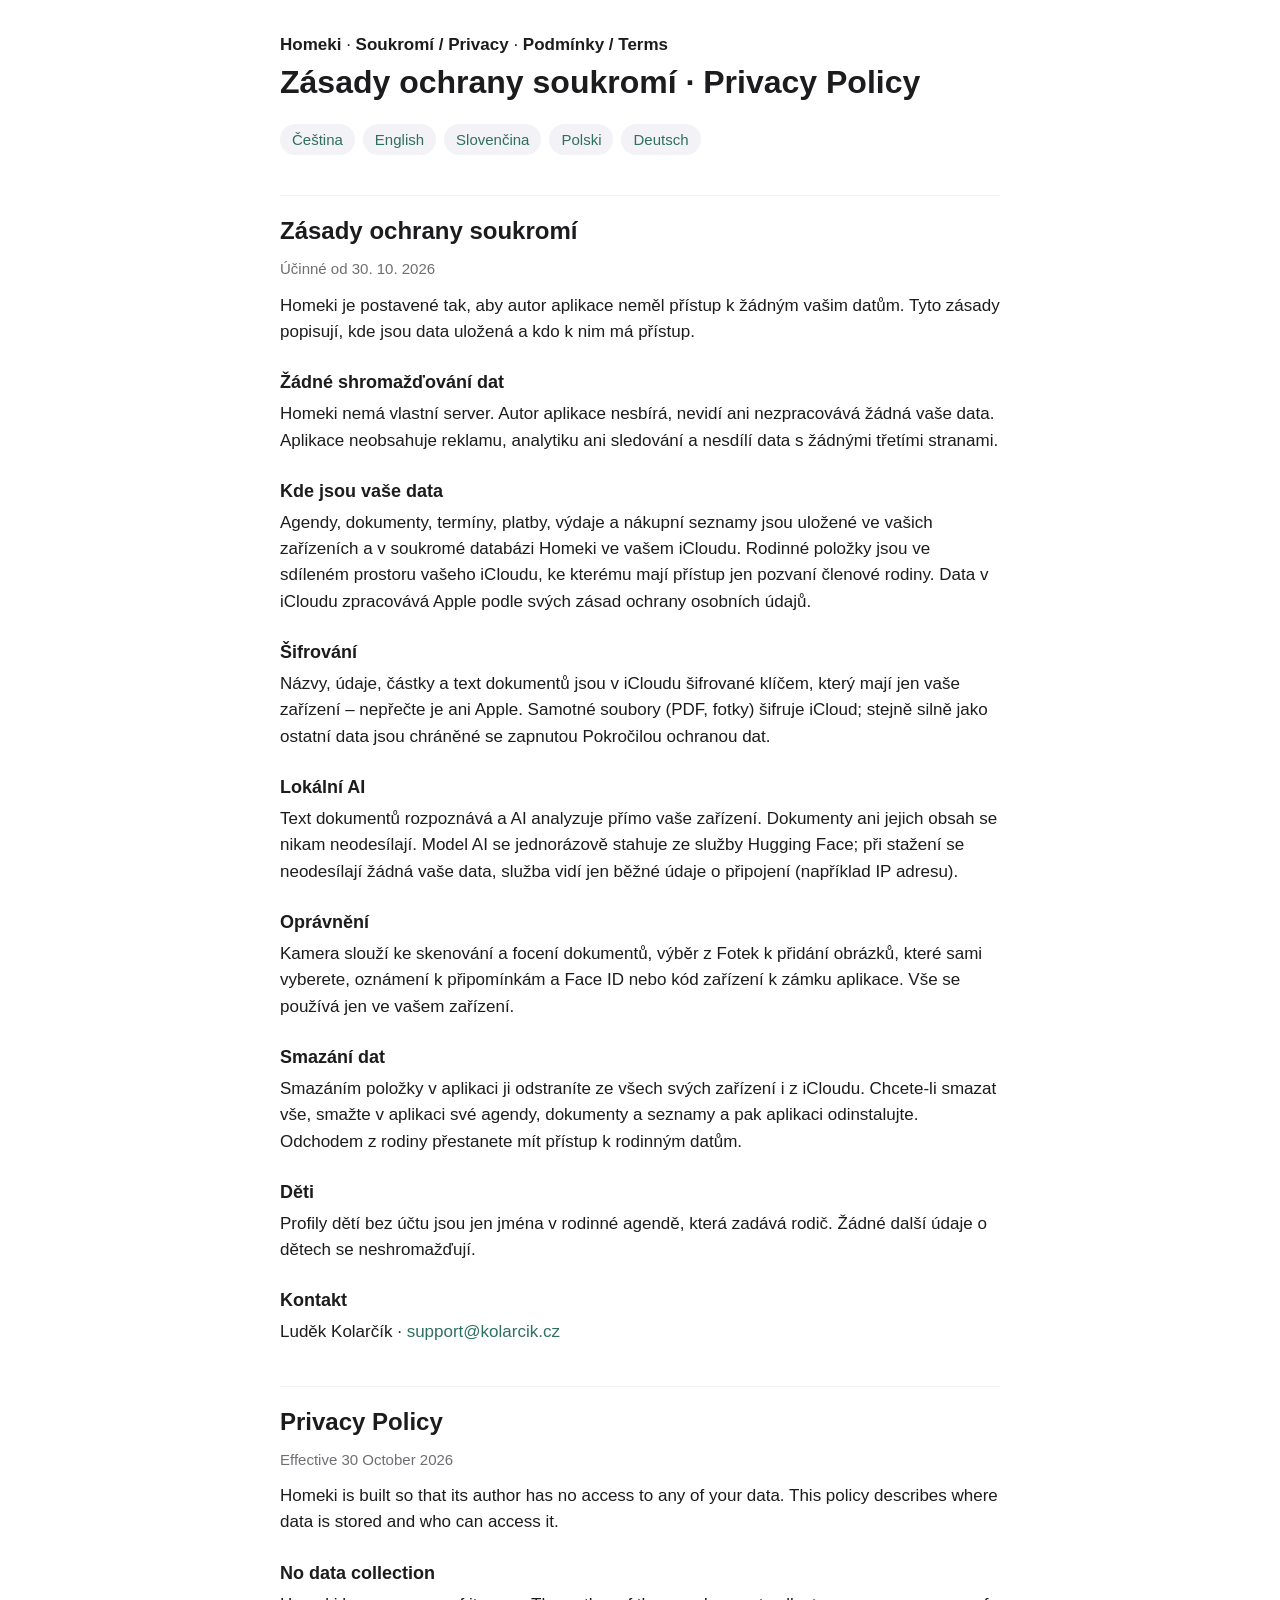
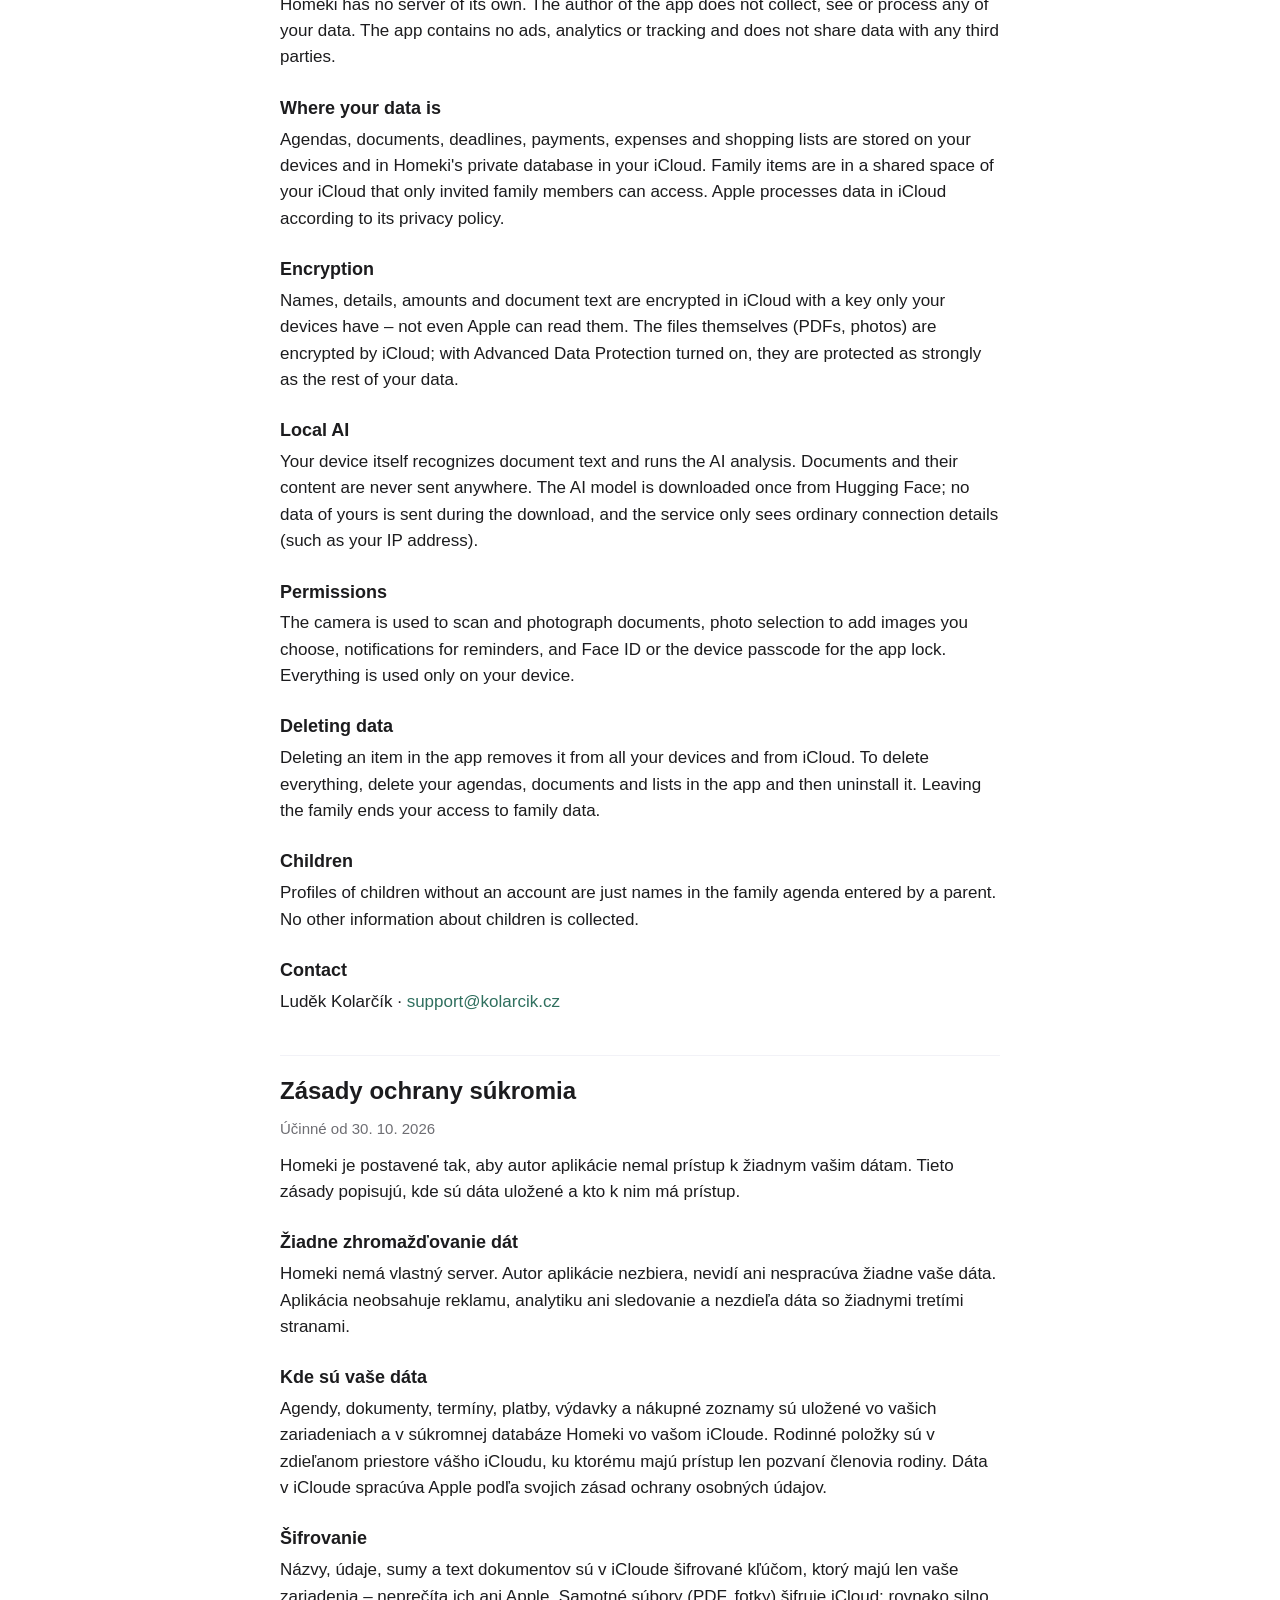
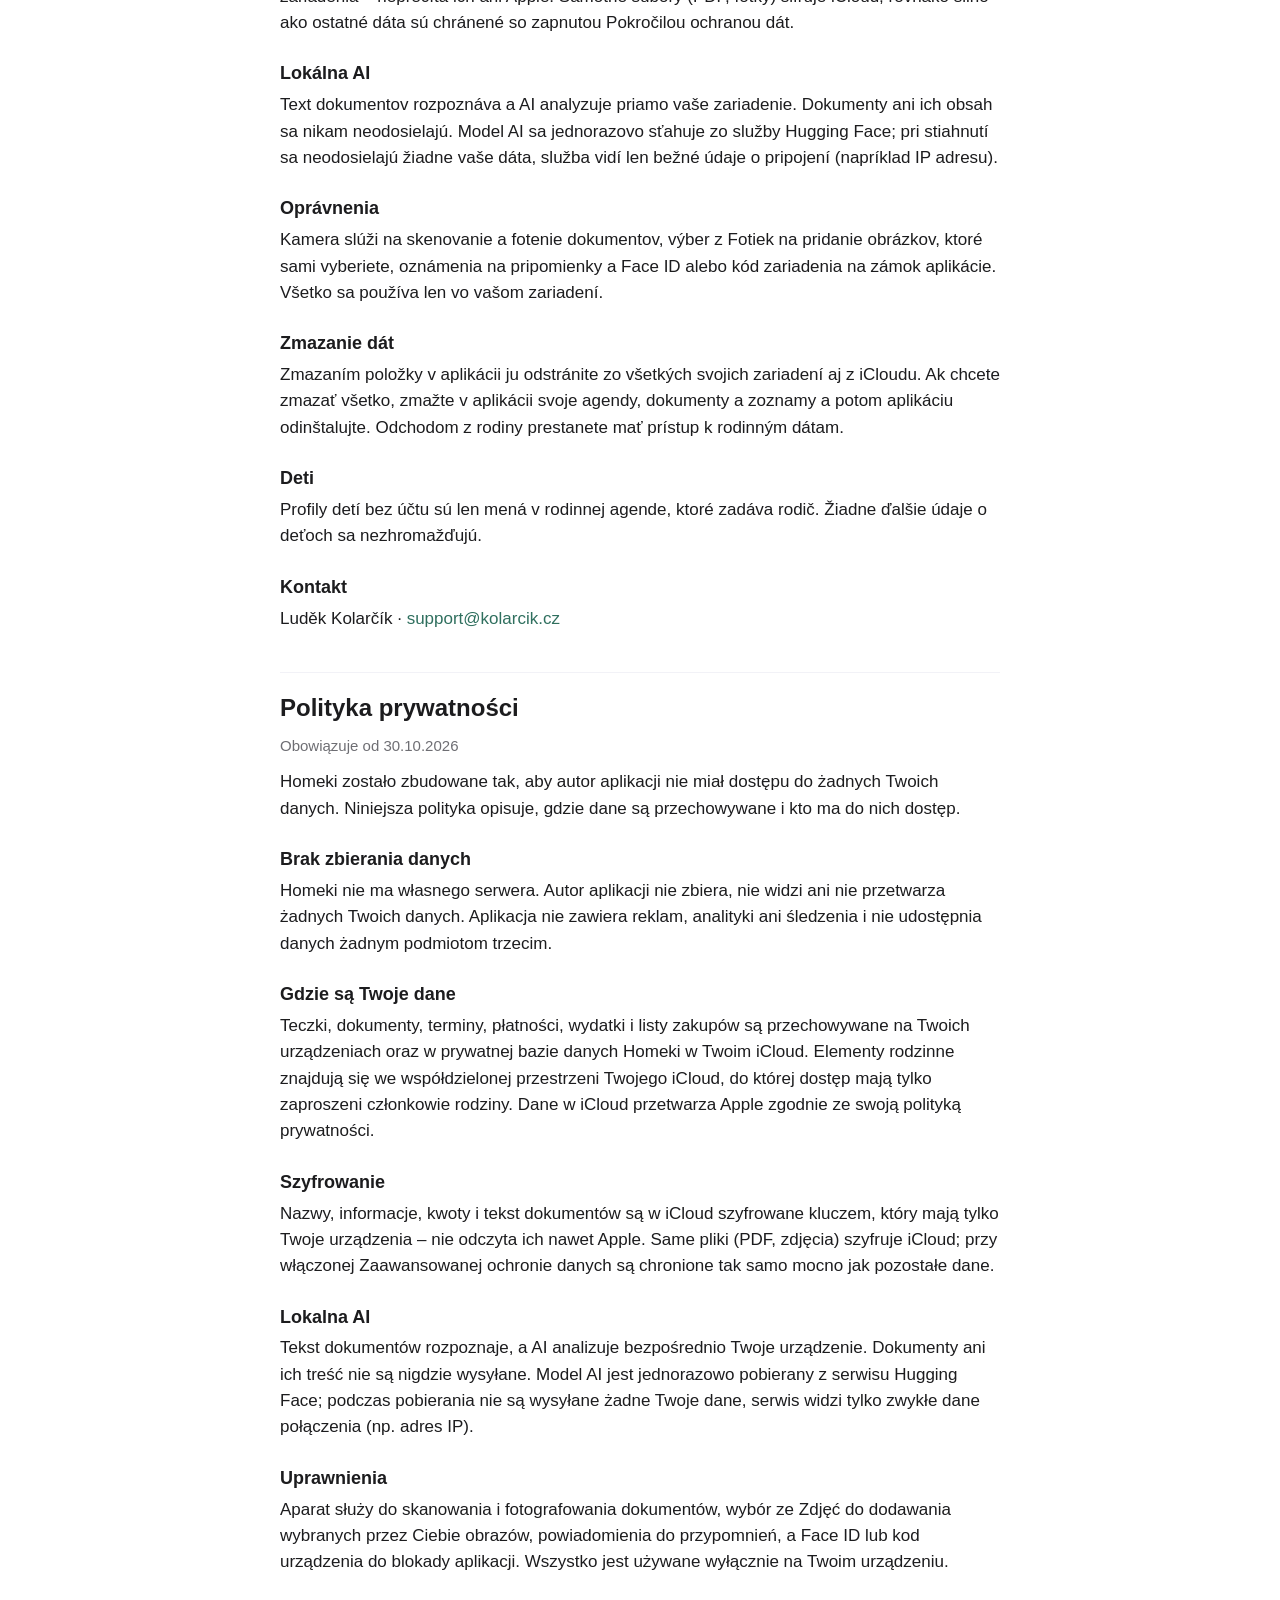
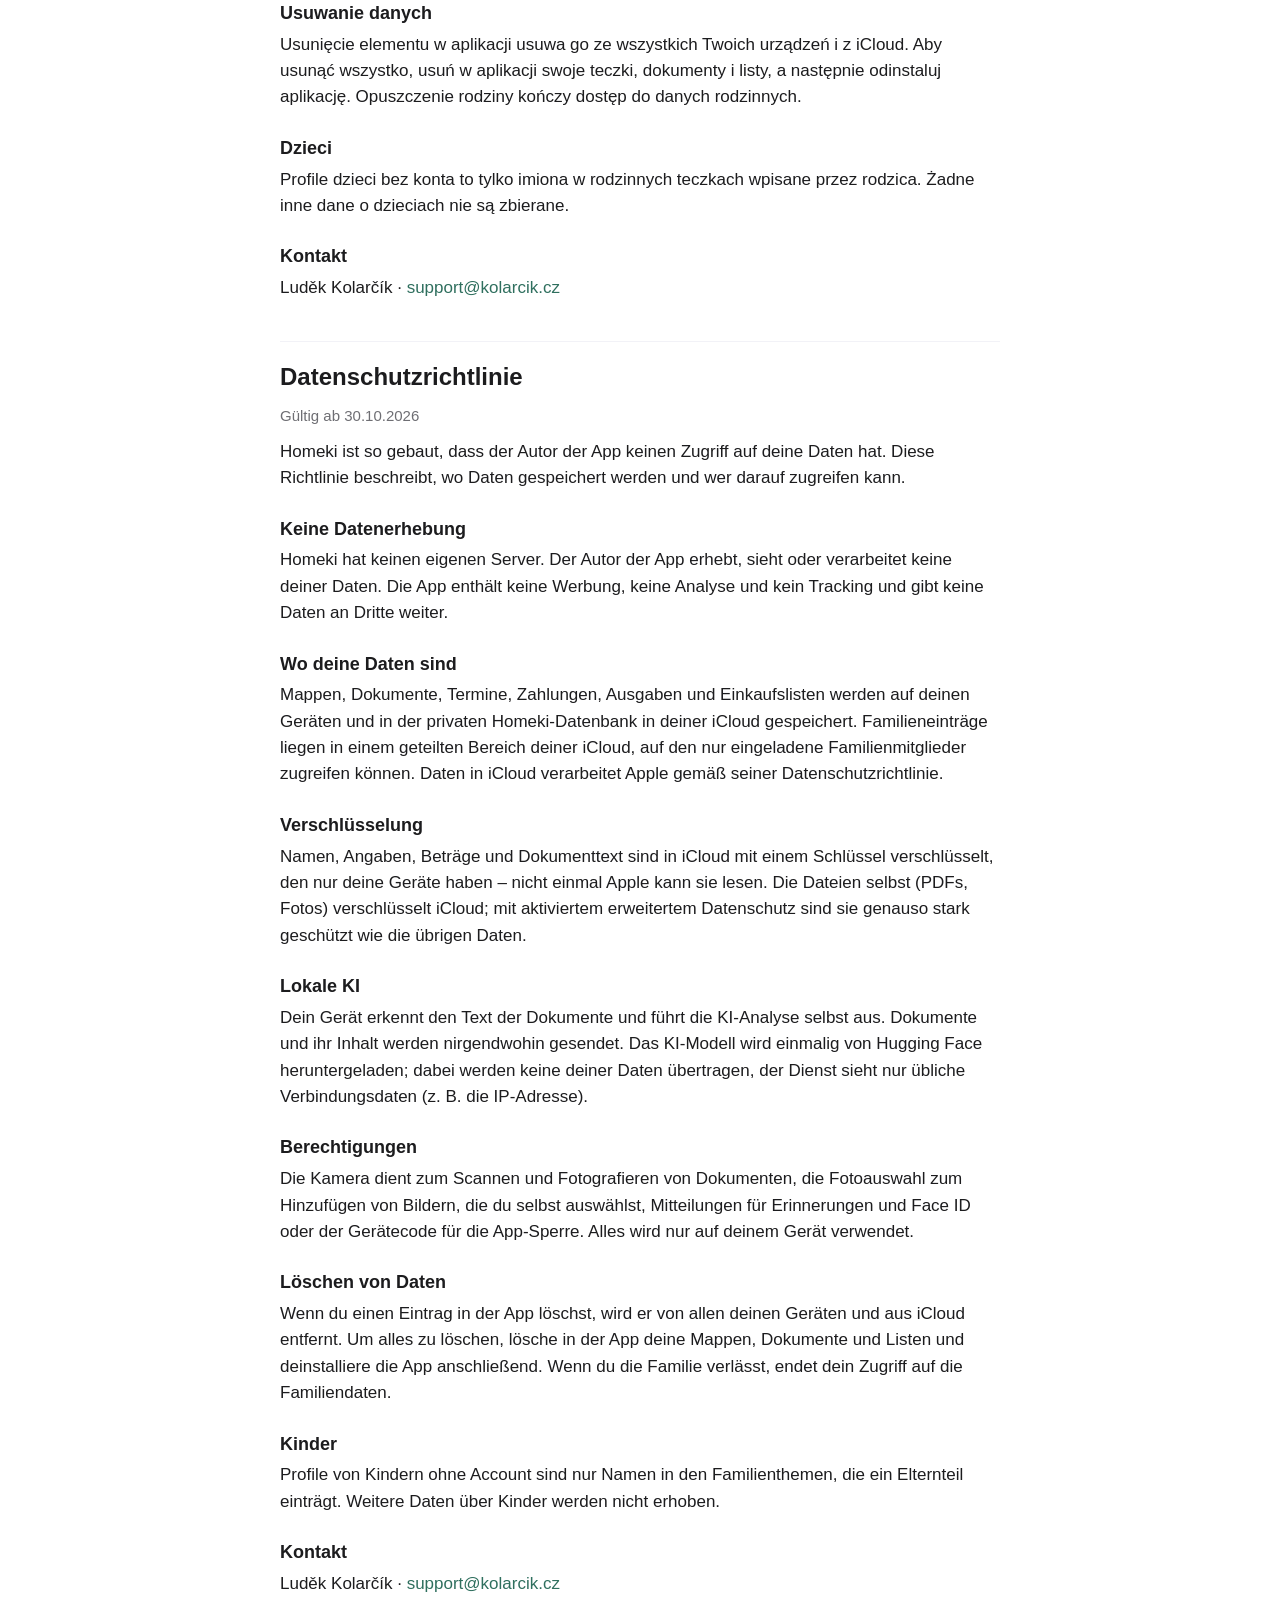
==== homeki/privacy.html @ 6b34e356 "add homeki site pages" ====
<!doctype html>
<html lang="cs"><head><meta charset="utf-8"><meta name="viewport" content="width=device-width,initial-scale=1">
<title>Zásady ochrany soukromí – Homeki</title><style>
:root{color-scheme:light dark;--fg:#1c1c1e;--muted:#6e6e73;--bg:#fff;--card:#f2f2f7;--accent:#2f6f5e}
@media(prefers-color-scheme:dark){:root{--fg:#f2f2f7;--muted:#a1a1a6;--bg:#000;--card:#1c1c1e;--accent:#6fc3a8}}
body{font:17px/1.55 -apple-system,BlinkMacSystemFont,"Segoe UI",Roboto,sans-serif;color:var(--fg);background:var(--bg);margin:0}
main{max-width:720px;margin:0 auto;padding:32px 20px 64px}
h1{font-size:32px;margin:0 0 4px}h2{font-size:24px;margin:40px 0 8px;padding-top:16px;border-top:1px solid var(--card)}
h3{font-size:18px;margin:24px 0 4px}p{margin:0 0 12px}.muted{color:var(--muted);font-size:15px}
nav{display:flex;flex-wrap:wrap;gap:8px;margin:16px 0 8px}nav a{background:var(--card);border-radius:999px;padding:4px 12px;font-size:15px}
a{color:var(--accent);text-decoration:none}a:hover{text-decoration:underline}
header a{color:var(--fg);font-weight:600}
</style></head>
<body><main><header><a href="./">Homeki</a> · <a href="privacy.html">Soukromí / Privacy</a> · <a href="terms.html">Podmínky / Terms</a></header>
<h1>Zásady ochrany soukromí · Privacy Policy</h1>
<nav><a href="#cs">Čeština</a><a href="#en">English</a><a href="#sk">Slovenčina</a><a href="#pl">Polski</a><a href="#de">Deutsch</a></nav>
<h2 id="cs" lang="cs">Zásady ochrany soukromí</h2><p class="muted">Účinné od 30. 10. 2026</p>
<p>Homeki je postavené tak, aby autor aplikace neměl přístup k žádným vašim datům. Tyto zásady popisují, kde jsou data uložená a kdo k nim má přístup.</p>
<h3>Žádné shromažďování dat</h3><p>Homeki nemá vlastní server. Autor aplikace nesbírá, nevidí ani nezpracovává žádná vaše data. Aplikace neobsahuje reklamu, analytiku ani sledování a nesdílí data s žádnými třetími stranami.</p>
<h3>Kde jsou vaše data</h3><p>Agendy, dokumenty, termíny, platby, výdaje a nákupní seznamy jsou uložené ve vašich zařízeních a v soukromé databázi Homeki ve vašem iCloudu. Rodinné položky jsou ve sdíleném prostoru vašeho iCloudu, ke kterému mají přístup jen pozvaní členové rodiny. Data v iCloudu zpracovává Apple podle svých zásad ochrany osobních údajů.</p>
<h3>Šifrování</h3><p>Názvy, údaje, částky a text dokumentů jsou v iCloudu šifrované klíčem, který mají jen vaše zařízení – nepřečte je ani Apple. Samotné soubory (PDF, fotky) šifruje iCloud; stejně silně jako ostatní data jsou chráněné se zapnutou Pokročilou ochranou dat.</p>
<h3>Lokální AI</h3><p>Text dokumentů rozpoznává a AI analyzuje přímo vaše zařízení. Dokumenty ani jejich obsah se nikam neodesílají. Model AI se jednorázově stahuje ze služby Hugging Face; při stažení se neodesílají žádná vaše data, služba vidí jen běžné údaje o připojení (například IP adresu).</p>
<h3>Oprávnění</h3><p>Kamera slouží ke skenování a focení dokumentů, výběr z Fotek k přidání obrázků, které sami vyberete, oznámení k připomínkám a Face ID nebo kód zařízení k zámku aplikace. Vše se používá jen ve vašem zařízení.</p>
<h3>Smazání dat</h3><p>Smazáním položky v aplikaci ji odstraníte ze všech svých zařízení i z iCloudu. Chcete-li smazat vše, smažte v aplikaci své agendy, dokumenty a seznamy a pak aplikaci odinstalujte. Odchodem z rodiny přestanete mít přístup k rodinným datům.</p>
<h3>Děti</h3><p>Profily dětí bez účtu jsou jen jména v rodinné agendě, která zadává rodič. Žádné další údaje o dětech se neshromažďují.</p>
<h3>Kontakt</h3><p>Luděk Kolarčík · <a href="mailto:support@kolarcik.cz">support@kolarcik.cz</a></p>
<h2 id="en" lang="en">Privacy Policy</h2><p class="muted">Effective 30 October 2026</p>
<p>Homeki is built so that its author has no access to any of your data. This policy describes where data is stored and who can access it.</p>
<h3>No data collection</h3><p>Homeki has no server of its own. The author of the app does not collect, see or process any of your data. The app contains no ads, analytics or tracking and does not share data with any third parties.</p>
<h3>Where your data is</h3><p>Agendas, documents, deadlines, payments, expenses and shopping lists are stored on your devices and in Homeki&#x27;s private database in your iCloud. Family items are in a shared space of your iCloud that only invited family members can access. Apple processes data in iCloud according to its privacy policy.</p>
<h3>Encryption</h3><p>Names, details, amounts and document text are encrypted in iCloud with a key only your devices have – not even Apple can read them. The files themselves (PDFs, photos) are encrypted by iCloud; with Advanced Data Protection turned on, they are protected as strongly as the rest of your data.</p>
<h3>Local AI</h3><p>Your device itself recognizes document text and runs the AI analysis. Documents and their content are never sent anywhere. The AI model is downloaded once from Hugging Face; no data of yours is sent during the download, and the service only sees ordinary connection details (such as your IP address).</p>
<h3>Permissions</h3><p>The camera is used to scan and photograph documents, photo selection to add images you choose, notifications for reminders, and Face ID or the device passcode for the app lock. Everything is used only on your device.</p>
<h3>Deleting data</h3><p>Deleting an item in the app removes it from all your devices and from iCloud. To delete everything, delete your agendas, documents and lists in the app and then uninstall it. Leaving the family ends your access to family data.</p>
<h3>Children</h3><p>Profiles of children without an account are just names in the family agenda entered by a parent. No other information about children is collected.</p>
<h3>Contact</h3><p>Luděk Kolarčík · <a href="mailto:support@kolarcik.cz">support@kolarcik.cz</a></p>
<h2 id="sk" lang="sk">Zásady ochrany súkromia</h2><p class="muted">Účinné od 30. 10. 2026</p>
<p>Homeki je postavené tak, aby autor aplikácie nemal prístup k žiadnym vašim dátam. Tieto zásady popisujú, kde sú dáta uložené a kto k nim má prístup.</p>
<h3>Žiadne zhromažďovanie dát</h3><p>Homeki nemá vlastný server. Autor aplikácie nezbiera, nevidí ani nespracúva žiadne vaše dáta. Aplikácia neobsahuje reklamu, analytiku ani sledovanie a nezdieľa dáta so žiadnymi tretími stranami.</p>
<h3>Kde sú vaše dáta</h3><p>Agendy, dokumenty, termíny, platby, výdavky a nákupné zoznamy sú uložené vo vašich zariadeniach a v súkromnej databáze Homeki vo vašom iCloude. Rodinné položky sú v zdieľanom priestore vášho iCloudu, ku ktorému majú prístup len pozvaní členovia rodiny. Dáta v iCloude spracúva Apple podľa svojich zásad ochrany osobných údajov.</p>
<h3>Šifrovanie</h3><p>Názvy, údaje, sumy a text dokumentov sú v iCloude šifrované kľúčom, ktorý majú len vaše zariadenia – neprečíta ich ani Apple. Samotné súbory (PDF, fotky) šifruje iCloud; rovnako silno ako ostatné dáta sú chránené so zapnutou Pokročilou ochranou dát.</p>
<h3>Lokálna AI</h3><p>Text dokumentov rozpoznáva a AI analyzuje priamo vaše zariadenie. Dokumenty ani ich obsah sa nikam neodosielajú. Model AI sa jednorazovo sťahuje zo služby Hugging Face; pri stiahnutí sa neodosielajú žiadne vaše dáta, služba vidí len bežné údaje o pripojení (napríklad IP adresu).</p>
<h3>Oprávnenia</h3><p>Kamera slúži na skenovanie a fotenie dokumentov, výber z Fotiek na pridanie obrázkov, ktoré sami vyberiete, oznámenia na pripomienky a Face ID alebo kód zariadenia na zámok aplikácie. Všetko sa používa len vo vašom zariadení.</p>
<h3>Zmazanie dát</h3><p>Zmazaním položky v aplikácii ju odstránite zo všetkých svojich zariadení aj z iCloudu. Ak chcete zmazať všetko, zmažte v aplikácii svoje agendy, dokumenty a zoznamy a potom aplikáciu odinštalujte. Odchodom z rodiny prestanete mať prístup k rodinným dátam.</p>
<h3>Deti</h3><p>Profily detí bez účtu sú len mená v rodinnej agende, ktoré zadáva rodič. Žiadne ďalšie údaje o deťoch sa nezhromažďujú.</p>
<h3>Kontakt</h3><p>Luděk Kolarčík · <a href="mailto:support@kolarcik.cz">support@kolarcik.cz</a></p>
<h2 id="pl" lang="pl">Polityka prywatności</h2><p class="muted">Obowiązuje od 30.10.2026</p>
<p>Homeki zostało zbudowane tak, aby autor aplikacji nie miał dostępu do żadnych Twoich danych. Niniejsza polityka opisuje, gdzie dane są przechowywane i kto ma do nich dostęp.</p>
<h3>Brak zbierania danych</h3><p>Homeki nie ma własnego serwera. Autor aplikacji nie zbiera, nie widzi ani nie przetwarza żadnych Twoich danych. Aplikacja nie zawiera reklam, analityki ani śledzenia i nie udostępnia danych żadnym podmiotom trzecim.</p>
<h3>Gdzie są Twoje dane</h3><p>Teczki, dokumenty, terminy, płatności, wydatki i listy zakupów są przechowywane na Twoich urządzeniach oraz w prywatnej bazie danych Homeki w Twoim iCloud. Elementy rodzinne znajdują się we współdzielonej przestrzeni Twojego iCloud, do której dostęp mają tylko zaproszeni członkowie rodziny. Dane w iCloud przetwarza Apple zgodnie ze swoją polityką prywatności.</p>
<h3>Szyfrowanie</h3><p>Nazwy, informacje, kwoty i tekst dokumentów są w iCloud szyfrowane kluczem, który mają tylko Twoje urządzenia – nie odczyta ich nawet Apple. Same pliki (PDF, zdjęcia) szyfruje iCloud; przy włączonej Zaawansowanej ochronie danych są chronione tak samo mocno jak pozostałe dane.</p>
<h3>Lokalna AI</h3><p>Tekst dokumentów rozpoznaje, a AI analizuje bezpośrednio Twoje urządzenie. Dokumenty ani ich treść nie są nigdzie wysyłane. Model AI jest jednorazowo pobierany z serwisu Hugging Face; podczas pobierania nie są wysyłane żadne Twoje dane, serwis widzi tylko zwykłe dane połączenia (np. adres IP).</p>
<h3>Uprawnienia</h3><p>Aparat służy do skanowania i fotografowania dokumentów, wybór ze Zdjęć do dodawania wybranych przez Ciebie obrazów, powiadomienia do przypomnień, a Face ID lub kod urządzenia do blokady aplikacji. Wszystko jest używane wyłącznie na Twoim urządzeniu.</p>
<h3>Usuwanie danych</h3><p>Usunięcie elementu w aplikacji usuwa go ze wszystkich Twoich urządzeń i z iCloud. Aby usunąć wszystko, usuń w aplikacji swoje teczki, dokumenty i listy, a następnie odinstaluj aplikację. Opuszczenie rodziny kończy dostęp do danych rodzinnych.</p>
<h3>Dzieci</h3><p>Profile dzieci bez konta to tylko imiona w rodzinnych teczkach wpisane przez rodzica. Żadne inne dane o dzieciach nie są zbierane.</p>
<h3>Kontakt</h3><p>Luděk Kolarčík · <a href="mailto:support@kolarcik.cz">support@kolarcik.cz</a></p>
<h2 id="de" lang="de">Datenschutzrichtlinie</h2><p class="muted">Gültig ab 30.10.2026</p>
<p>Homeki ist so gebaut, dass der Autor der App keinen Zugriff auf deine Daten hat. Diese Richtlinie beschreibt, wo Daten gespeichert werden und wer darauf zugreifen kann.</p>
<h3>Keine Datenerhebung</h3><p>Homeki hat keinen eigenen Server. Der Autor der App erhebt, sieht oder verarbeitet keine deiner Daten. Die App enthält keine Werbung, keine Analyse und kein Tracking und gibt keine Daten an Dritte weiter.</p>
<h3>Wo deine Daten sind</h3><p>Mappen, Dokumente, Termine, Zahlungen, Ausgaben und Einkaufslisten werden auf deinen Geräten und in der privaten Homeki-Datenbank in deiner iCloud gespeichert. Familieneinträge liegen in einem geteilten Bereich deiner iCloud, auf den nur eingeladene Familienmitglieder zugreifen können. Daten in iCloud verarbeitet Apple gemäß seiner Datenschutzrichtlinie.</p>
<h3>Verschlüsselung</h3><p>Namen, Angaben, Beträge und Dokumenttext sind in iCloud mit einem Schlüssel verschlüsselt, den nur deine Geräte haben – nicht einmal Apple kann sie lesen. Die Dateien selbst (PDFs, Fotos) verschlüsselt iCloud; mit aktiviertem erweitertem Datenschutz sind sie genauso stark geschützt wie die übrigen Daten.</p>
<h3>Lokale KI</h3><p>Dein Gerät erkennt den Text der Dokumente und führt die KI-Analyse selbst aus. Dokumente und ihr Inhalt werden nirgendwohin gesendet. Das KI-Modell wird einmalig von Hugging Face heruntergeladen; dabei werden keine deiner Daten übertragen, der Dienst sieht nur übliche Verbindungsdaten (z. B. die IP-Adresse).</p>
<h3>Berechtigungen</h3><p>Die Kamera dient zum Scannen und Fotografieren von Dokumenten, die Fotoauswahl zum Hinzufügen von Bildern, die du selbst auswählst, Mitteilungen für Erinnerungen und Face ID oder der Gerätecode für die App-Sperre. Alles wird nur auf deinem Gerät verwendet.</p>
<h3>Löschen von Daten</h3><p>Wenn du einen Eintrag in der App löschst, wird er von allen deinen Geräten und aus iCloud entfernt. Um alles zu löschen, lösche in der App deine Mappen, Dokumente und Listen und deinstalliere die App anschließend. Wenn du die Familie verlässt, endet dein Zugriff auf die Familiendaten.</p>
<h3>Kinder</h3><p>Profile von Kindern ohne Account sind nur Namen in den Familienthemen, die ein Elternteil einträgt. Weitere Daten über Kinder werden nicht erhoben.</p>
<h3>Kontakt</h3><p>Luděk Kolarčík · <a href="mailto:support@kolarcik.cz">support@kolarcik.cz</a></p></main></body></html>
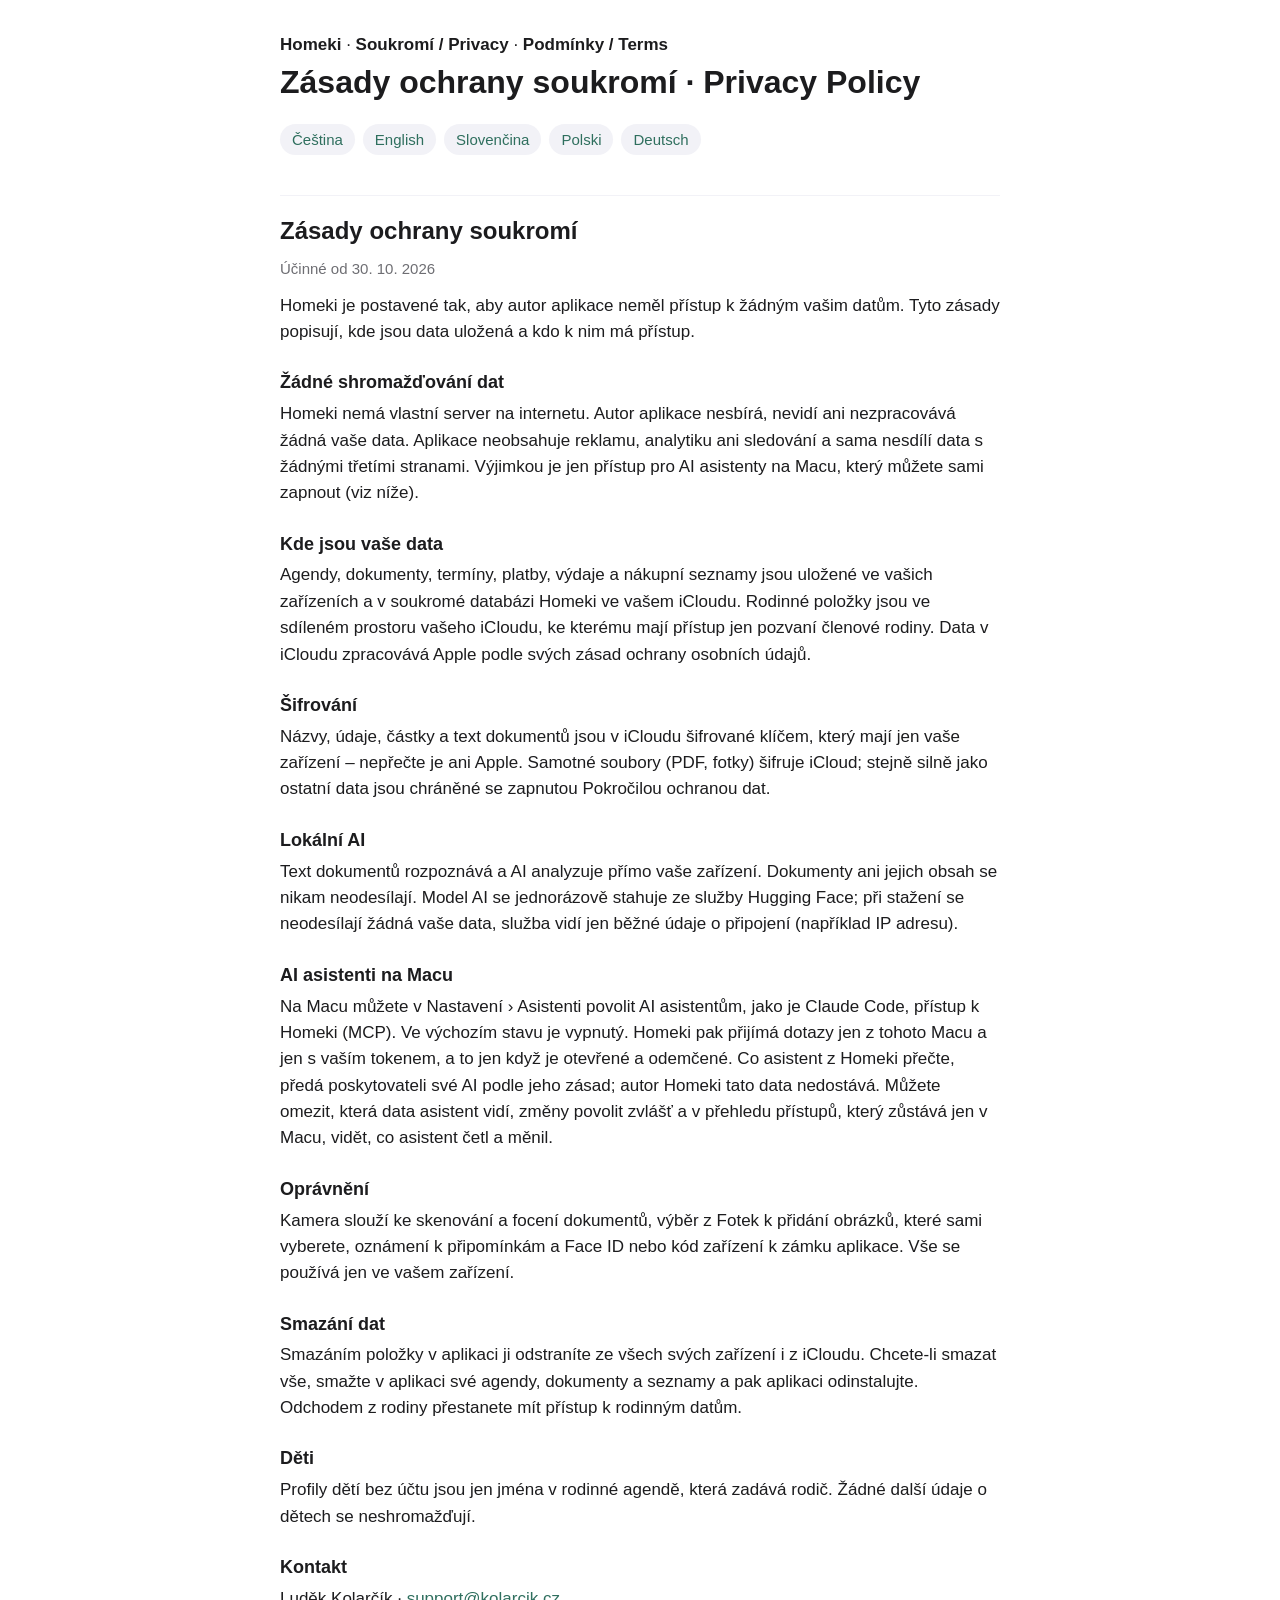
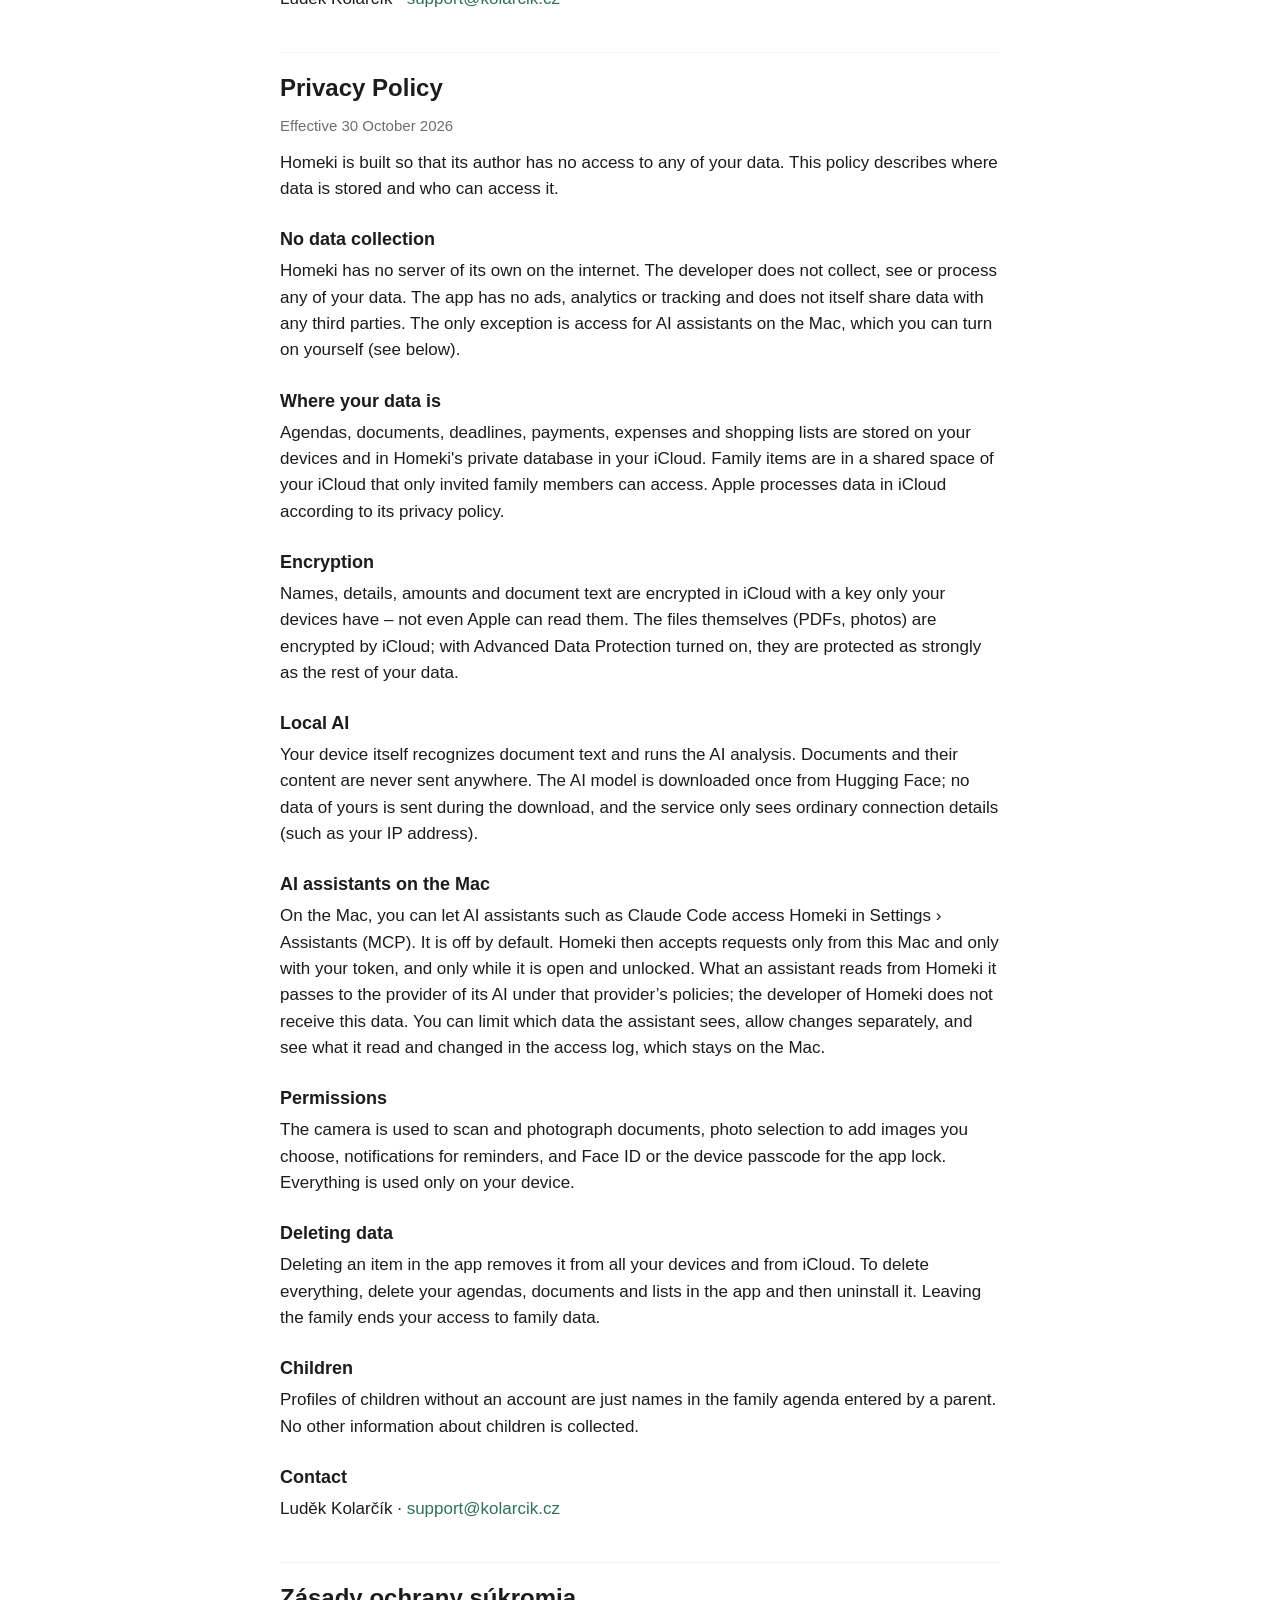
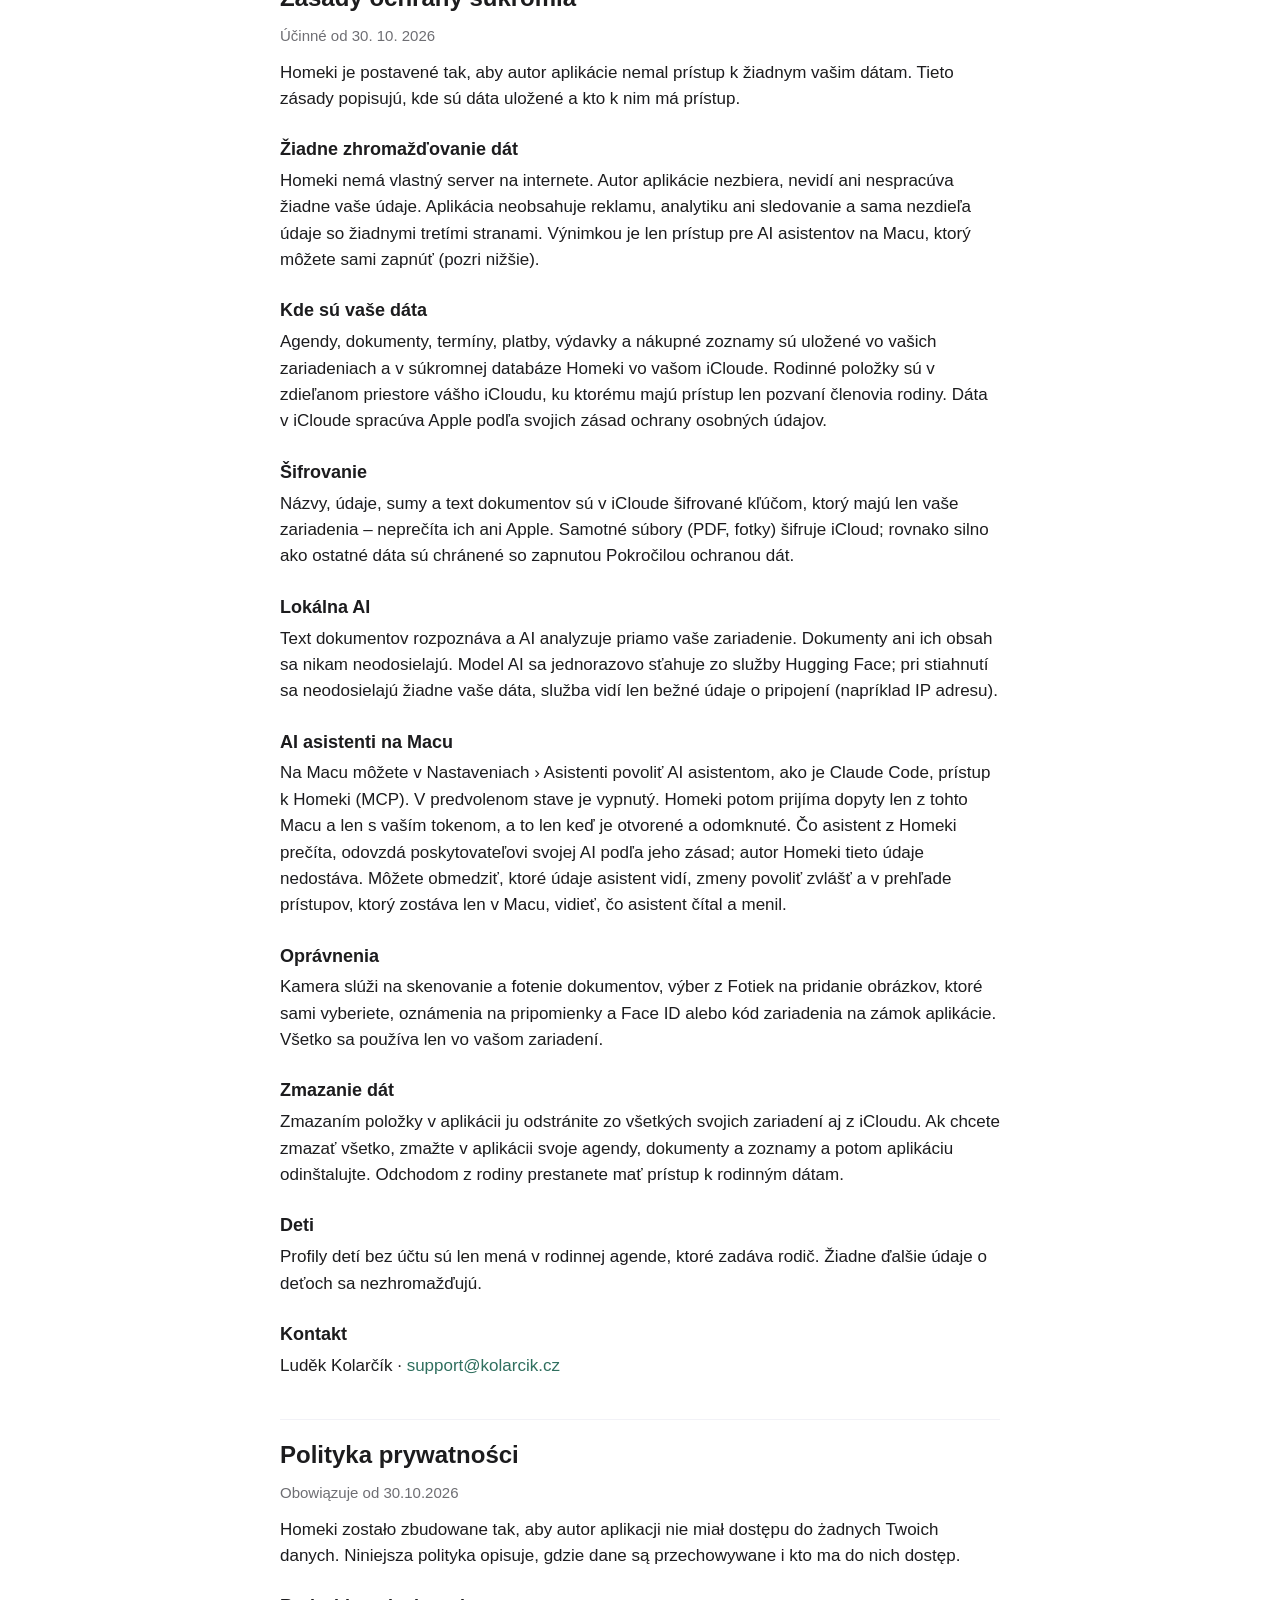
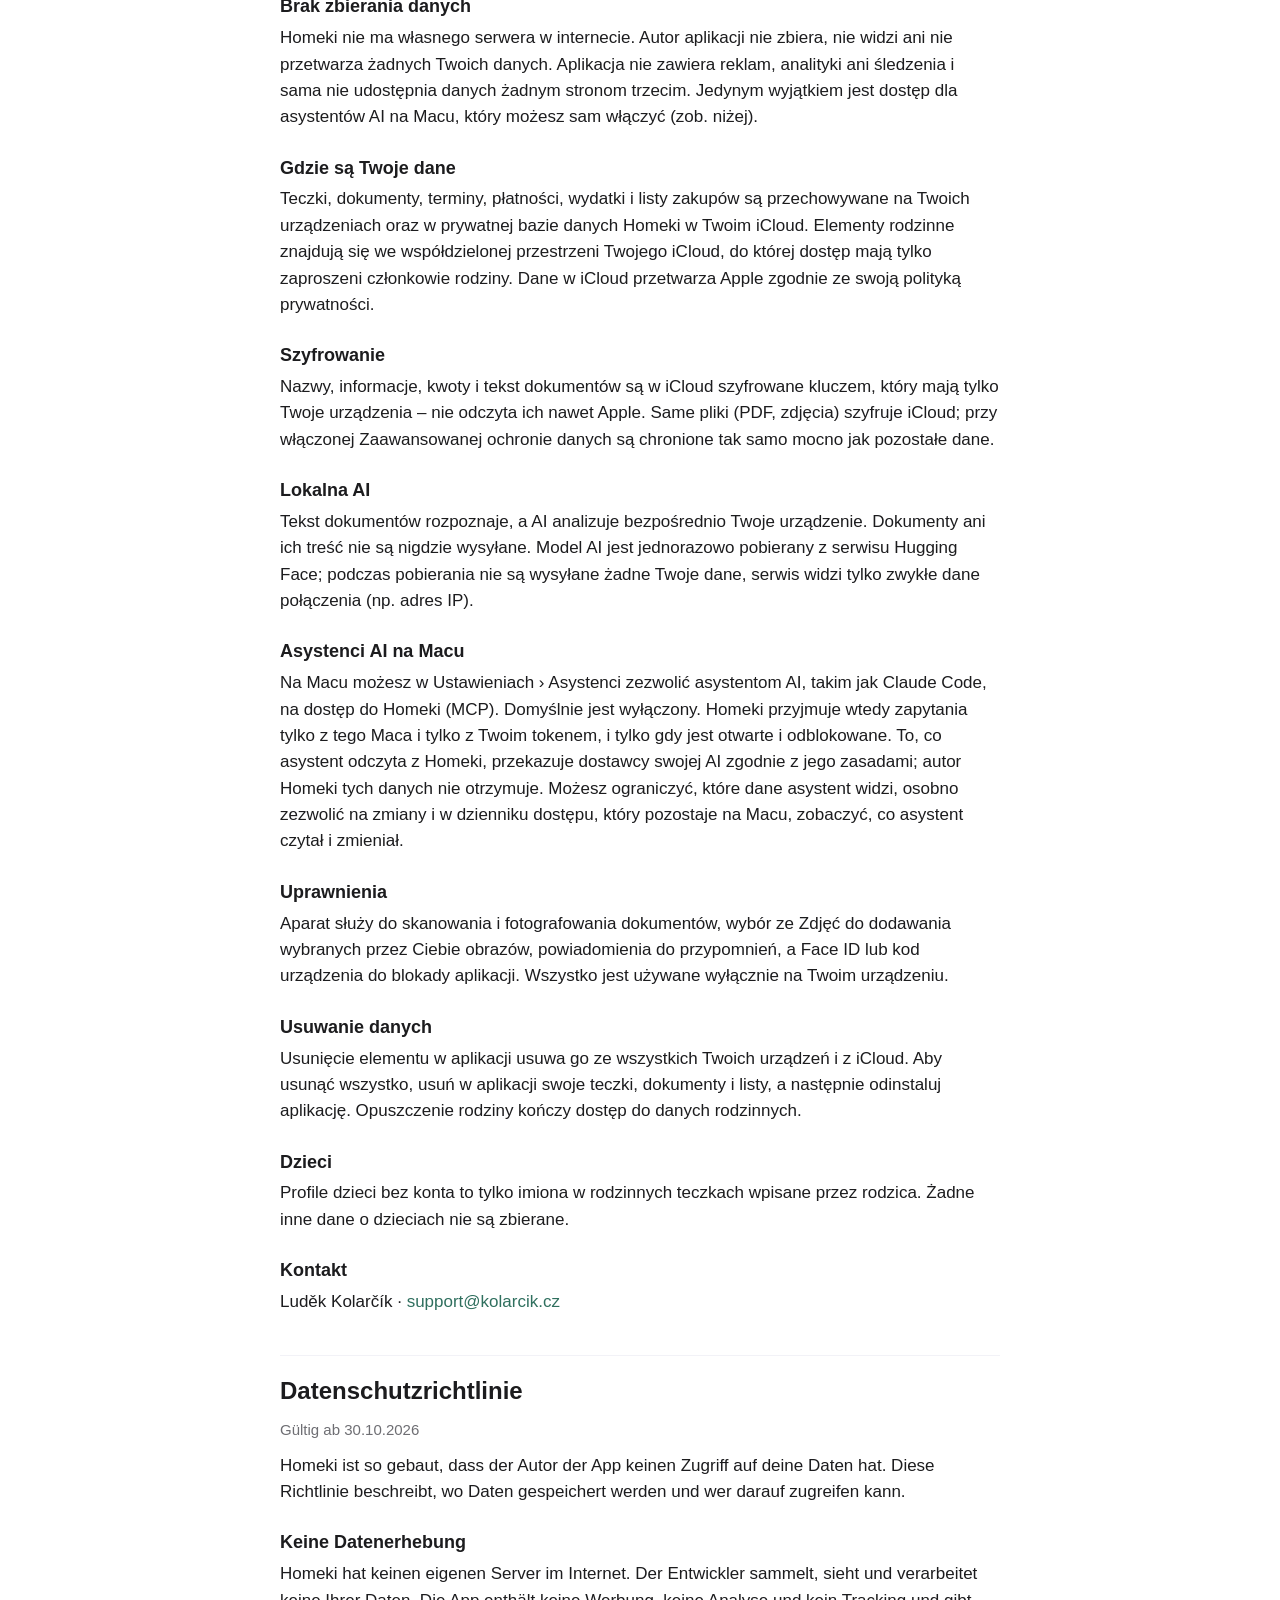
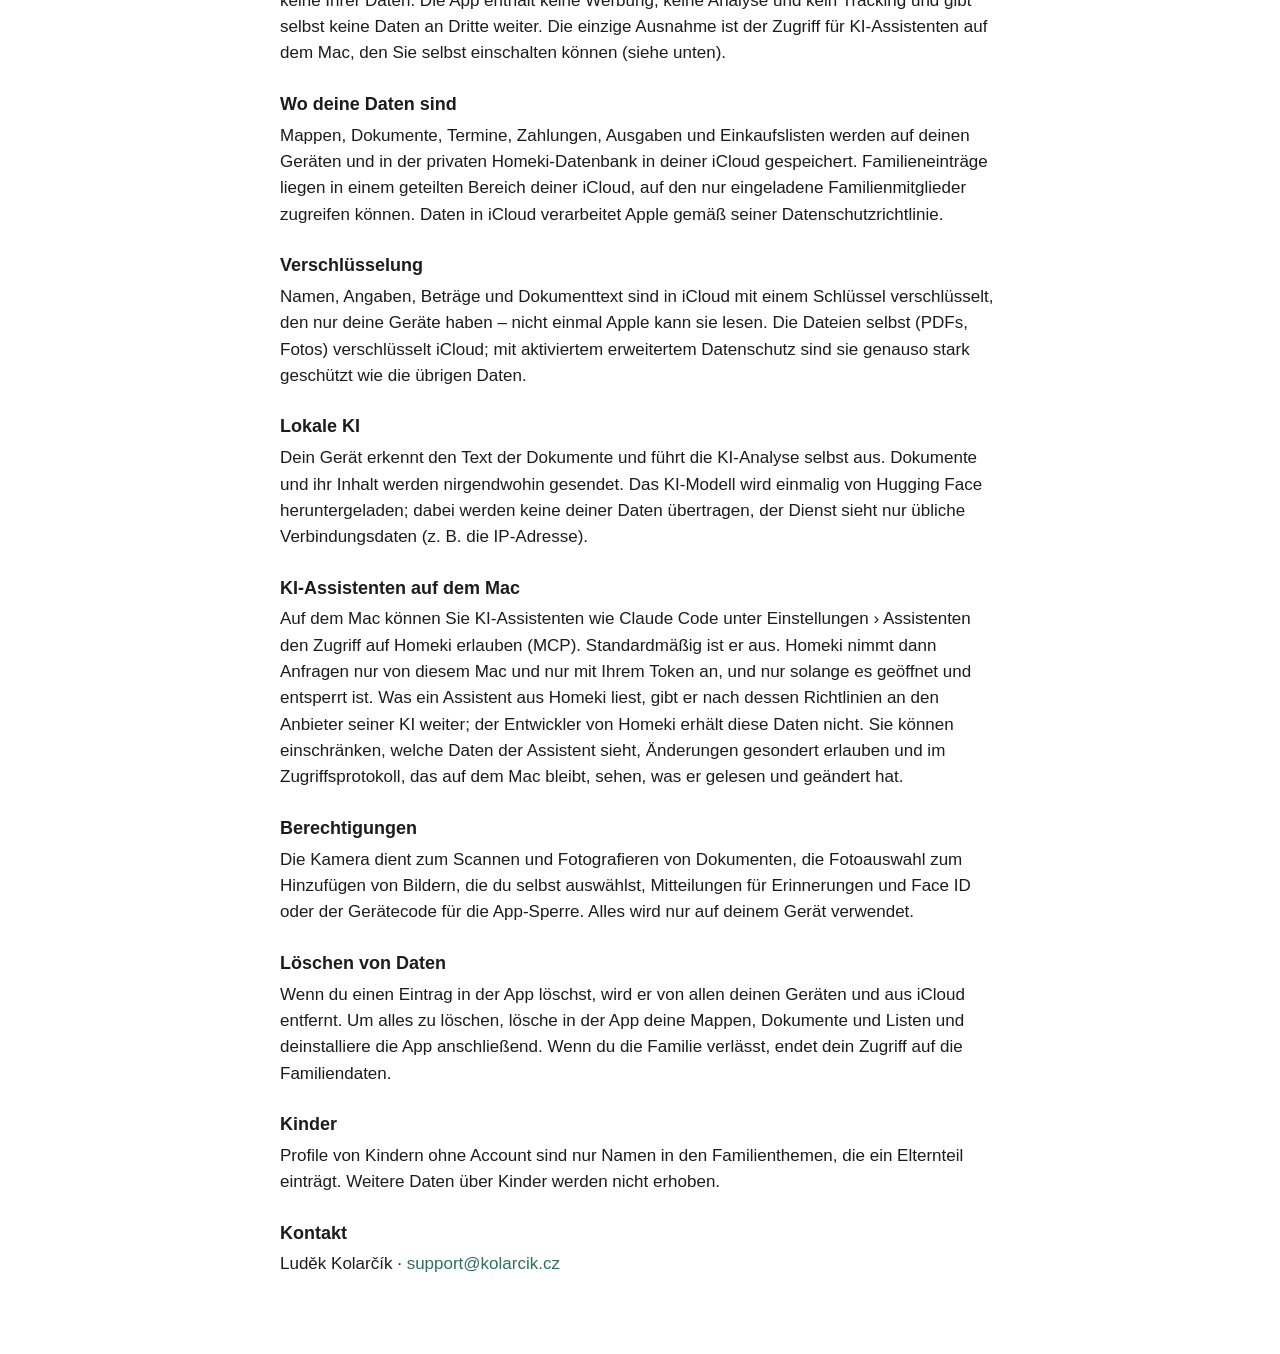
==== commit 171faa56: "homeki: privacy policy with AI assistants on the Mac (effective 17 Nov 2026) Co-Authored-By: Claude " ====
--- a/homeki/privacy.html
+++ b/homeki/privacy.html
@@ -16,50 +16,55 @@
 <nav><a href="#cs">Čeština</a><a href="#en">English</a><a href="#sk">Slovenčina</a><a href="#pl">Polski</a><a href="#de">Deutsch</a></nav>
 <h2 id="cs" lang="cs">Zásady ochrany soukromí</h2><p class="muted">Účinné od 30. 10. 2026</p>
 <p>Homeki je postavené tak, aby autor aplikace neměl přístup k žádným vašim datům. Tyto zásady popisují, kde jsou data uložená a kdo k nim má přístup.</p>
-<h3>Žádné shromažďování dat</h3><p>Homeki nemá vlastní server. Autor aplikace nesbírá, nevidí ani nezpracovává žádná vaše data. Aplikace neobsahuje reklamu, analytiku ani sledování a nesdílí data s žádnými třetími stranami.</p>
+<h3>Žádné shromažďování dat</h3><p>Homeki nemá vlastní server na internetu. Autor aplikace nesbírá, nevidí ani nezpracovává žádná vaše data. Aplikace neobsahuje reklamu, analytiku ani sledování a sama nesdílí data s žádnými třetími stranami. Výjimkou je jen přístup pro AI asistenty na Macu, který můžete sami zapnout (viz níže).</p>
 <h3>Kde jsou vaše data</h3><p>Agendy, dokumenty, termíny, platby, výdaje a nákupní seznamy jsou uložené ve vašich zařízeních a v soukromé databázi Homeki ve vašem iCloudu. Rodinné položky jsou ve sdíleném prostoru vašeho iCloudu, ke kterému mají přístup jen pozvaní členové rodiny. Data v iCloudu zpracovává Apple podle svých zásad ochrany osobních údajů.</p>
 <h3>Šifrování</h3><p>Názvy, údaje, částky a text dokumentů jsou v iCloudu šifrované klíčem, který mají jen vaše zařízení – nepřečte je ani Apple. Samotné soubory (PDF, fotky) šifruje iCloud; stejně silně jako ostatní data jsou chráněné se zapnutou Pokročilou ochranou dat.</p>
 <h3>Lokální AI</h3><p>Text dokumentů rozpoznává a AI analyzuje přímo vaše zařízení. Dokumenty ani jejich obsah se nikam neodesílají. Model AI se jednorázově stahuje ze služby Hugging Face; při stažení se neodesílají žádná vaše data, služba vidí jen běžné údaje o připojení (například IP adresu).</p>
+<h3>AI asistenti na Macu</h3><p>Na Macu můžete v Nastavení › Asistenti povolit AI asistentům, jako je Claude Code, přístup k Homeki (MCP). Ve výchozím stavu je vypnutý. Homeki pak přijímá dotazy jen z tohoto Macu a jen s vaším tokenem, a to jen když je otevřené a odemčené. Co asistent z Homeki přečte, předá poskytovateli své AI podle jeho zásad; autor Homeki tato data nedostává. Můžete omezit, která data asistent vidí, změny povolit zvlášť a v přehledu přístupů, který zůstává jen v Macu, vidět, co asistent četl a měnil.</p>
 <h3>Oprávnění</h3><p>Kamera slouží ke skenování a focení dokumentů, výběr z Fotek k přidání obrázků, které sami vyberete, oznámení k připomínkám a Face ID nebo kód zařízení k zámku aplikace. Vše se používá jen ve vašem zařízení.</p>
 <h3>Smazání dat</h3><p>Smazáním položky v aplikaci ji odstraníte ze všech svých zařízení i z iCloudu. Chcete-li smazat vše, smažte v aplikaci své agendy, dokumenty a seznamy a pak aplikaci odinstalujte. Odchodem z rodiny přestanete mít přístup k rodinným datům.</p>
 <h3>Děti</h3><p>Profily dětí bez účtu jsou jen jména v rodinné agendě, která zadává rodič. Žádné další údaje o dětech se neshromažďují.</p>
 <h3>Kontakt</h3><p>Luděk Kolarčík · <a href="mailto:support@kolarcik.cz">support@kolarcik.cz</a></p>
 <h2 id="en" lang="en">Privacy Policy</h2><p class="muted">Effective 30 October 2026</p>
 <p>Homeki is built so that its author has no access to any of your data. This policy describes where data is stored and who can access it.</p>
-<h3>No data collection</h3><p>Homeki has no server of its own. The author of the app does not collect, see or process any of your data. The app contains no ads, analytics or tracking and does not share data with any third parties.</p>
+<h3>No data collection</h3><p>Homeki has no server of its own on the internet. The developer does not collect, see or process any of your data. The app has no ads, analytics or tracking and does not itself share data with any third parties. The only exception is access for AI assistants on the Mac, which you can turn on yourself (see below).</p>
 <h3>Where your data is</h3><p>Agendas, documents, deadlines, payments, expenses and shopping lists are stored on your devices and in Homeki&#x27;s private database in your iCloud. Family items are in a shared space of your iCloud that only invited family members can access. Apple processes data in iCloud according to its privacy policy.</p>
 <h3>Encryption</h3><p>Names, details, amounts and document text are encrypted in iCloud with a key only your devices have – not even Apple can read them. The files themselves (PDFs, photos) are encrypted by iCloud; with Advanced Data Protection turned on, they are protected as strongly as the rest of your data.</p>
 <h3>Local AI</h3><p>Your device itself recognizes document text and runs the AI analysis. Documents and their content are never sent anywhere. The AI model is downloaded once from Hugging Face; no data of yours is sent during the download, and the service only sees ordinary connection details (such as your IP address).</p>
+<h3>AI assistants on the Mac</h3><p>On the Mac, you can let AI assistants such as Claude Code access Homeki in Settings › Assistants (MCP). It is off by default. Homeki then accepts requests only from this Mac and only with your token, and only while it is open and unlocked. What an assistant reads from Homeki it passes to the provider of its AI under that provider’s policies; the developer of Homeki does not receive this data. You can limit which data the assistant sees, allow changes separately, and see what it read and changed in the access log, which stays on the Mac.</p>
 <h3>Permissions</h3><p>The camera is used to scan and photograph documents, photo selection to add images you choose, notifications for reminders, and Face ID or the device passcode for the app lock. Everything is used only on your device.</p>
 <h3>Deleting data</h3><p>Deleting an item in the app removes it from all your devices and from iCloud. To delete everything, delete your agendas, documents and lists in the app and then uninstall it. Leaving the family ends your access to family data.</p>
 <h3>Children</h3><p>Profiles of children without an account are just names in the family agenda entered by a parent. No other information about children is collected.</p>
 <h3>Contact</h3><p>Luděk Kolarčík · <a href="mailto:support@kolarcik.cz">support@kolarcik.cz</a></p>
 <h2 id="sk" lang="sk">Zásady ochrany súkromia</h2><p class="muted">Účinné od 30. 10. 2026</p>
 <p>Homeki je postavené tak, aby autor aplikácie nemal prístup k žiadnym vašim dátam. Tieto zásady popisujú, kde sú dáta uložené a kto k nim má prístup.</p>
-<h3>Žiadne zhromažďovanie dát</h3><p>Homeki nemá vlastný server. Autor aplikácie nezbiera, nevidí ani nespracúva žiadne vaše dáta. Aplikácia neobsahuje reklamu, analytiku ani sledovanie a nezdieľa dáta so žiadnymi tretími stranami.</p>
+<h3>Žiadne zhromažďovanie dát</h3><p>Homeki nemá vlastný server na internete. Autor aplikácie nezbiera, nevidí ani nespracúva žiadne vaše údaje. Aplikácia neobsahuje reklamu, analytiku ani sledovanie a sama nezdieľa údaje so žiadnymi tretími stranami. Výnimkou je len prístup pre AI asistentov na Macu, ktorý môžete sami zapnúť (pozri nižšie).</p>
 <h3>Kde sú vaše dáta</h3><p>Agendy, dokumenty, termíny, platby, výdavky a nákupné zoznamy sú uložené vo vašich zariadeniach a v súkromnej databáze Homeki vo vašom iCloude. Rodinné položky sú v zdieľanom priestore vášho iCloudu, ku ktorému majú prístup len pozvaní členovia rodiny. Dáta v iCloude spracúva Apple podľa svojich zásad ochrany osobných údajov.</p>
 <h3>Šifrovanie</h3><p>Názvy, údaje, sumy a text dokumentov sú v iCloude šifrované kľúčom, ktorý majú len vaše zariadenia – neprečíta ich ani Apple. Samotné súbory (PDF, fotky) šifruje iCloud; rovnako silno ako ostatné dáta sú chránené so zapnutou Pokročilou ochranou dát.</p>
 <h3>Lokálna AI</h3><p>Text dokumentov rozpoznáva a AI analyzuje priamo vaše zariadenie. Dokumenty ani ich obsah sa nikam neodosielajú. Model AI sa jednorazovo sťahuje zo služby Hugging Face; pri stiahnutí sa neodosielajú žiadne vaše dáta, služba vidí len bežné údaje o pripojení (napríklad IP adresu).</p>
+<h3>AI asistenti na Macu</h3><p>Na Macu môžete v Nastaveniach › Asistenti povoliť AI asistentom, ako je Claude Code, prístup k Homeki (MCP). V predvolenom stave je vypnutý. Homeki potom prijíma dopyty len z tohto Macu a len s vaším tokenom, a to len keď je otvorené a odomknuté. Čo asistent z Homeki prečíta, odovzdá poskytovateľovi svojej AI podľa jeho zásad; autor Homeki tieto údaje nedostáva. Môžete obmedziť, ktoré údaje asistent vidí, zmeny povoliť zvlášť a v prehľade prístupov, ktorý zostáva len v Macu, vidieť, čo asistent čítal a menil.</p>
 <h3>Oprávnenia</h3><p>Kamera slúži na skenovanie a fotenie dokumentov, výber z Fotiek na pridanie obrázkov, ktoré sami vyberiete, oznámenia na pripomienky a Face ID alebo kód zariadenia na zámok aplikácie. Všetko sa používa len vo vašom zariadení.</p>
 <h3>Zmazanie dát</h3><p>Zmazaním položky v aplikácii ju odstránite zo všetkých svojich zariadení aj z iCloudu. Ak chcete zmazať všetko, zmažte v aplikácii svoje agendy, dokumenty a zoznamy a potom aplikáciu odinštalujte. Odchodom z rodiny prestanete mať prístup k rodinným dátam.</p>
 <h3>Deti</h3><p>Profily detí bez účtu sú len mená v rodinnej agende, ktoré zadáva rodič. Žiadne ďalšie údaje o deťoch sa nezhromažďujú.</p>
 <h3>Kontakt</h3><p>Luděk Kolarčík · <a href="mailto:support@kolarcik.cz">support@kolarcik.cz</a></p>
 <h2 id="pl" lang="pl">Polityka prywatności</h2><p class="muted">Obowiązuje od 30.10.2026</p>
 <p>Homeki zostało zbudowane tak, aby autor aplikacji nie miał dostępu do żadnych Twoich danych. Niniejsza polityka opisuje, gdzie dane są przechowywane i kto ma do nich dostęp.</p>
-<h3>Brak zbierania danych</h3><p>Homeki nie ma własnego serwera. Autor aplikacji nie zbiera, nie widzi ani nie przetwarza żadnych Twoich danych. Aplikacja nie zawiera reklam, analityki ani śledzenia i nie udostępnia danych żadnym podmiotom trzecim.</p>
+<h3>Brak zbierania danych</h3><p>Homeki nie ma własnego serwera w internecie. Autor aplikacji nie zbiera, nie widzi ani nie przetwarza żadnych Twoich danych. Aplikacja nie zawiera reklam, analityki ani śledzenia i sama nie udostępnia danych żadnym stronom trzecim. Jedynym wyjątkiem jest dostęp dla asystentów AI na Macu, który możesz sam włączyć (zob. niżej).</p>
 <h3>Gdzie są Twoje dane</h3><p>Teczki, dokumenty, terminy, płatności, wydatki i listy zakupów są przechowywane na Twoich urządzeniach oraz w prywatnej bazie danych Homeki w Twoim iCloud. Elementy rodzinne znajdują się we współdzielonej przestrzeni Twojego iCloud, do której dostęp mają tylko zaproszeni członkowie rodziny. Dane w iCloud przetwarza Apple zgodnie ze swoją polityką prywatności.</p>
 <h3>Szyfrowanie</h3><p>Nazwy, informacje, kwoty i tekst dokumentów są w iCloud szyfrowane kluczem, który mają tylko Twoje urządzenia – nie odczyta ich nawet Apple. Same pliki (PDF, zdjęcia) szyfruje iCloud; przy włączonej Zaawansowanej ochronie danych są chronione tak samo mocno jak pozostałe dane.</p>
 <h3>Lokalna AI</h3><p>Tekst dokumentów rozpoznaje, a AI analizuje bezpośrednio Twoje urządzenie. Dokumenty ani ich treść nie są nigdzie wysyłane. Model AI jest jednorazowo pobierany z serwisu Hugging Face; podczas pobierania nie są wysyłane żadne Twoje dane, serwis widzi tylko zwykłe dane połączenia (np. adres IP).</p>
+<h3>Asystenci AI na Macu</h3><p>Na Macu możesz w Ustawieniach › Asystenci zezwolić asystentom AI, takim jak Claude Code, na dostęp do Homeki (MCP). Domyślnie jest wyłączony. Homeki przyjmuje wtedy zapytania tylko z tego Maca i tylko z Twoim tokenem, i tylko gdy jest otwarte i odblokowane. To, co asystent odczyta z Homeki, przekazuje dostawcy swojej AI zgodnie z jego zasadami; autor Homeki tych danych nie otrzymuje. Możesz ograniczyć, które dane asystent widzi, osobno zezwolić na zmiany i w dzienniku dostępu, który pozostaje na Macu, zobaczyć, co asystent czytał i zmieniał.</p>
 <h3>Uprawnienia</h3><p>Aparat służy do skanowania i fotografowania dokumentów, wybór ze Zdjęć do dodawania wybranych przez Ciebie obrazów, powiadomienia do przypomnień, a Face ID lub kod urządzenia do blokady aplikacji. Wszystko jest używane wyłącznie na Twoim urządzeniu.</p>
 <h3>Usuwanie danych</h3><p>Usunięcie elementu w aplikacji usuwa go ze wszystkich Twoich urządzeń i z iCloud. Aby usunąć wszystko, usuń w aplikacji swoje teczki, dokumenty i listy, a następnie odinstaluj aplikację. Opuszczenie rodziny kończy dostęp do danych rodzinnych.</p>
 <h3>Dzieci</h3><p>Profile dzieci bez konta to tylko imiona w rodzinnych teczkach wpisane przez rodzica. Żadne inne dane o dzieciach nie są zbierane.</p>
 <h3>Kontakt</h3><p>Luděk Kolarčík · <a href="mailto:support@kolarcik.cz">support@kolarcik.cz</a></p>
 <h2 id="de" lang="de">Datenschutzrichtlinie</h2><p class="muted">Gültig ab 30.10.2026</p>
 <p>Homeki ist so gebaut, dass der Autor der App keinen Zugriff auf deine Daten hat. Diese Richtlinie beschreibt, wo Daten gespeichert werden und wer darauf zugreifen kann.</p>
-<h3>Keine Datenerhebung</h3><p>Homeki hat keinen eigenen Server. Der Autor der App erhebt, sieht oder verarbeitet keine deiner Daten. Die App enthält keine Werbung, keine Analyse und kein Tracking und gibt keine Daten an Dritte weiter.</p>
+<h3>Keine Datenerhebung</h3><p>Homeki hat keinen eigenen Server im Internet. Der Entwickler sammelt, sieht und verarbeitet keine Ihrer Daten. Die App enthält keine Werbung, keine Analyse und kein Tracking und gibt selbst keine Daten an Dritte weiter. Die einzige Ausnahme ist der Zugriff für KI-Assistenten auf dem Mac, den Sie selbst einschalten können (siehe unten).</p>
 <h3>Wo deine Daten sind</h3><p>Mappen, Dokumente, Termine, Zahlungen, Ausgaben und Einkaufslisten werden auf deinen Geräten und in der privaten Homeki-Datenbank in deiner iCloud gespeichert. Familieneinträge liegen in einem geteilten Bereich deiner iCloud, auf den nur eingeladene Familienmitglieder zugreifen können. Daten in iCloud verarbeitet Apple gemäß seiner Datenschutzrichtlinie.</p>
 <h3>Verschlüsselung</h3><p>Namen, Angaben, Beträge und Dokumenttext sind in iCloud mit einem Schlüssel verschlüsselt, den nur deine Geräte haben – nicht einmal Apple kann sie lesen. Die Dateien selbst (PDFs, Fotos) verschlüsselt iCloud; mit aktiviertem erweitertem Datenschutz sind sie genauso stark geschützt wie die übrigen Daten.</p>
 <h3>Lokale KI</h3><p>Dein Gerät erkennt den Text der Dokumente und führt die KI-Analyse selbst aus. Dokumente und ihr Inhalt werden nirgendwohin gesendet. Das KI-Modell wird einmalig von Hugging Face heruntergeladen; dabei werden keine deiner Daten übertragen, der Dienst sieht nur übliche Verbindungsdaten (z. B. die IP-Adresse).</p>
+<h3>KI-Assistenten auf dem Mac</h3><p>Auf dem Mac können Sie KI-Assistenten wie Claude Code unter Einstellungen › Assistenten den Zugriff auf Homeki erlauben (MCP). Standardmäßig ist er aus. Homeki nimmt dann Anfragen nur von diesem Mac und nur mit Ihrem Token an, und nur solange es geöffnet und entsperrt ist. Was ein Assistent aus Homeki liest, gibt er nach dessen Richtlinien an den Anbieter seiner KI weiter; der Entwickler von Homeki erhält diese Daten nicht. Sie können einschränken, welche Daten der Assistent sieht, Änderungen gesondert erlauben und im Zugriffsprotokoll, das auf dem Mac bleibt, sehen, was er gelesen und geändert hat.</p>
 <h3>Berechtigungen</h3><p>Die Kamera dient zum Scannen und Fotografieren von Dokumenten, die Fotoauswahl zum Hinzufügen von Bildern, die du selbst auswählst, Mitteilungen für Erinnerungen und Face ID oder der Gerätecode für die App-Sperre. Alles wird nur auf deinem Gerät verwendet.</p>
 <h3>Löschen von Daten</h3><p>Wenn du einen Eintrag in der App löschst, wird er von allen deinen Geräten und aus iCloud entfernt. Um alles zu löschen, lösche in der App deine Mappen, Dokumente und Listen und deinstalliere die App anschließend. Wenn du die Familie verlässt, endet dein Zugriff auf die Familiendaten.</p>
 <h3>Kinder</h3><p>Profile von Kindern ohne Account sind nur Namen in den Familienthemen, die ein Elternteil einträgt. Weitere Daten über Kinder werden nicht erhoben.</p>
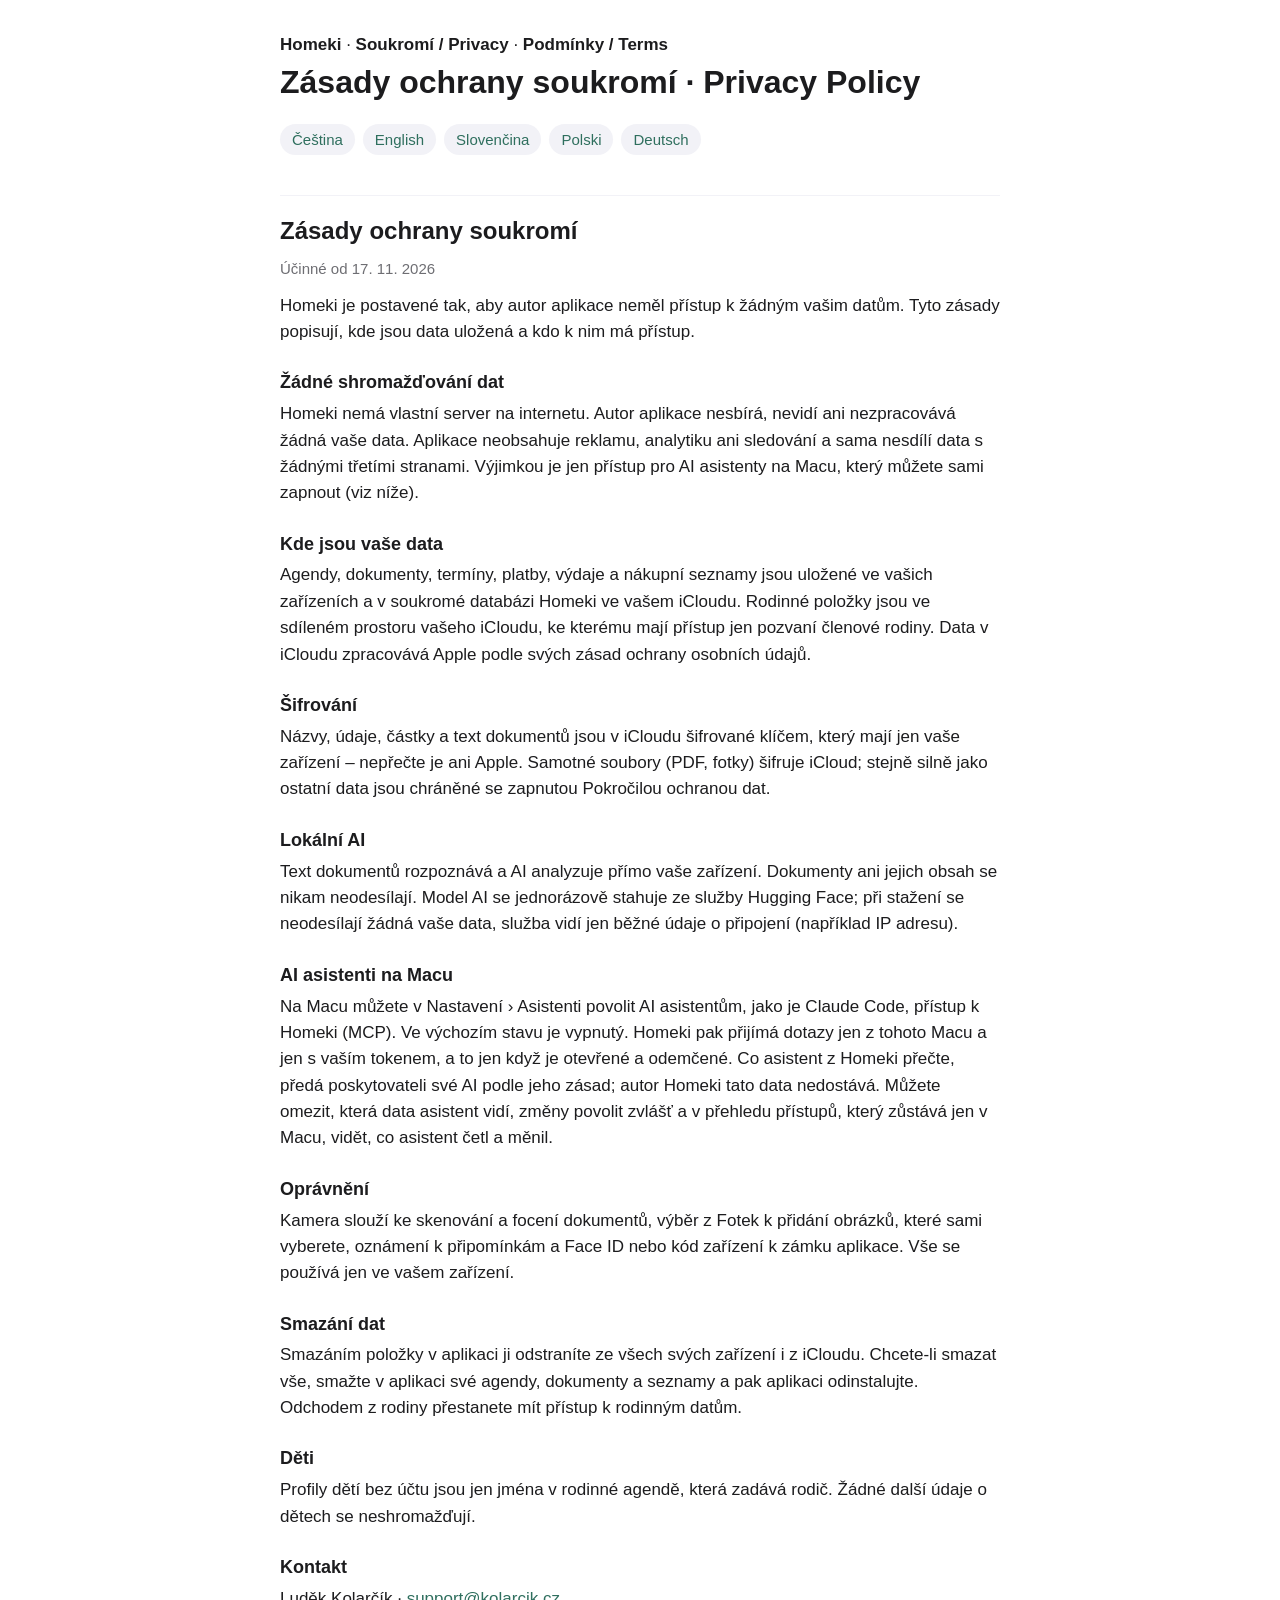
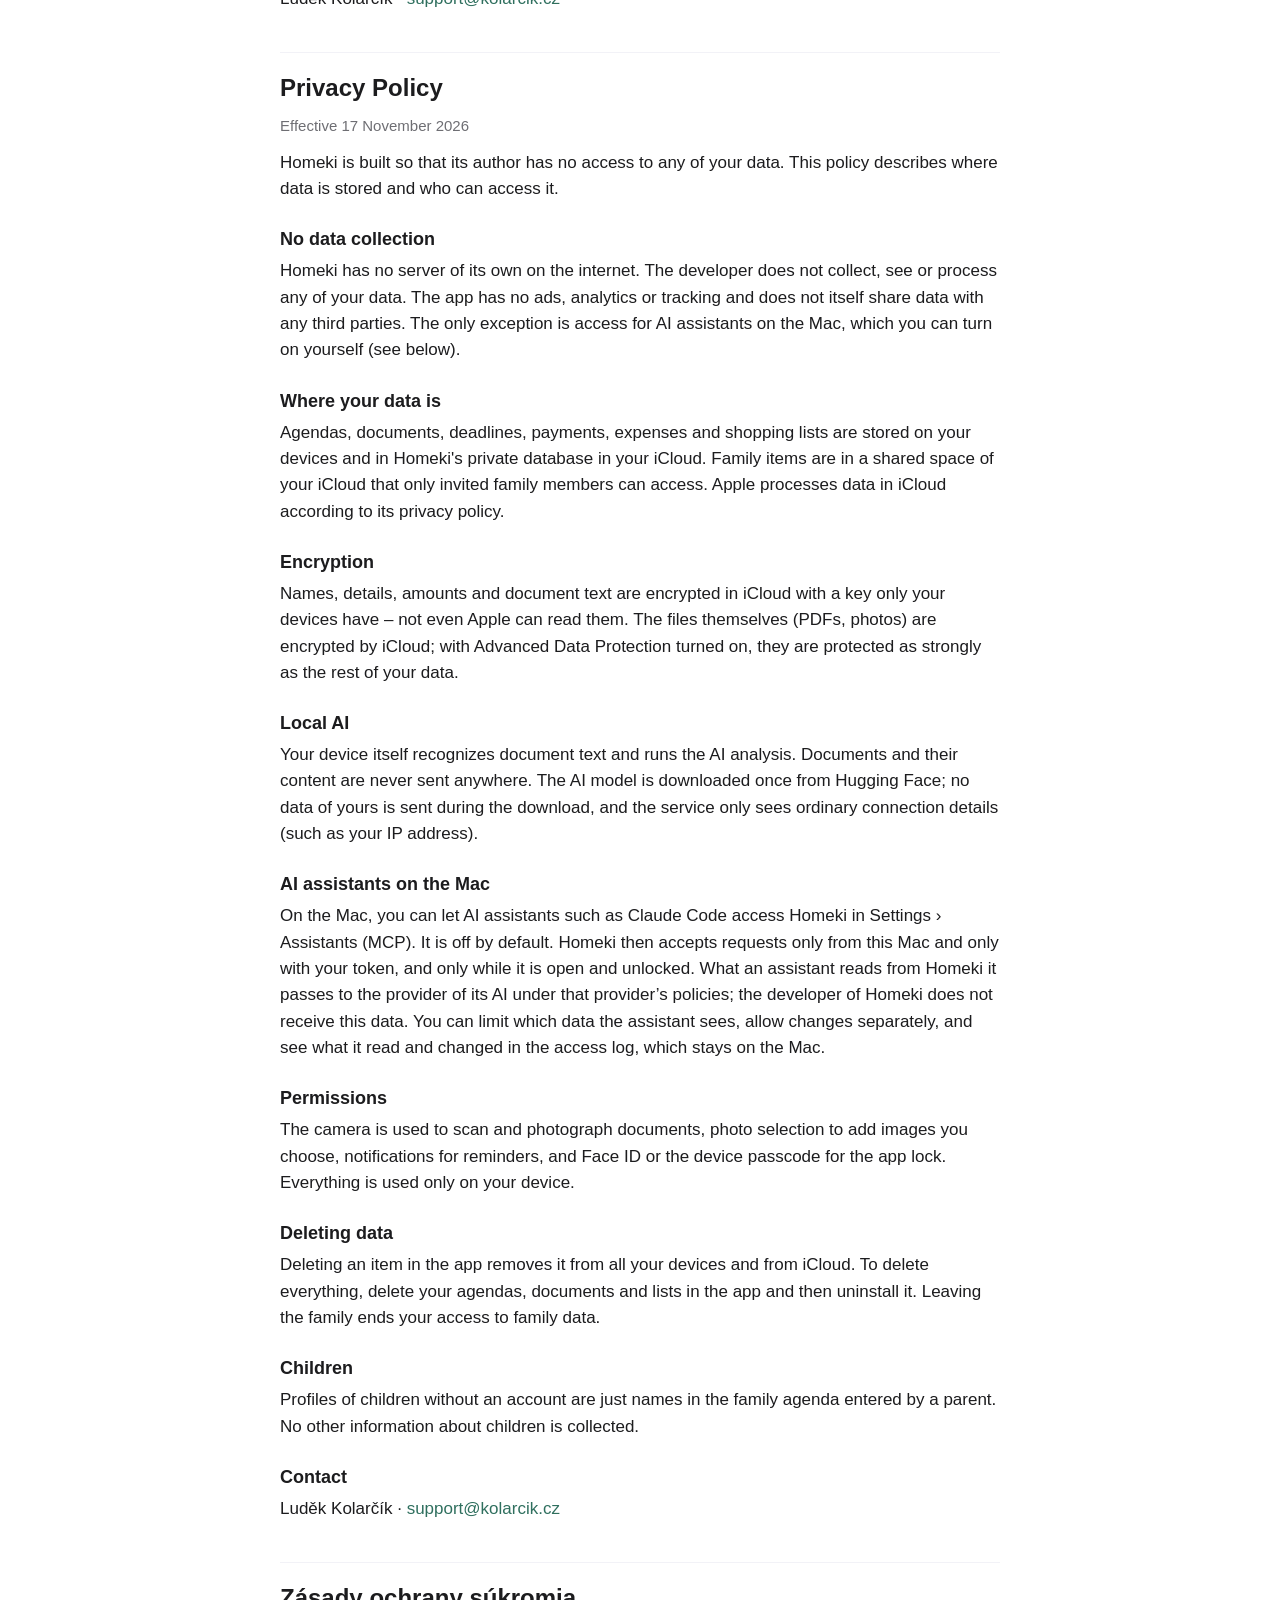
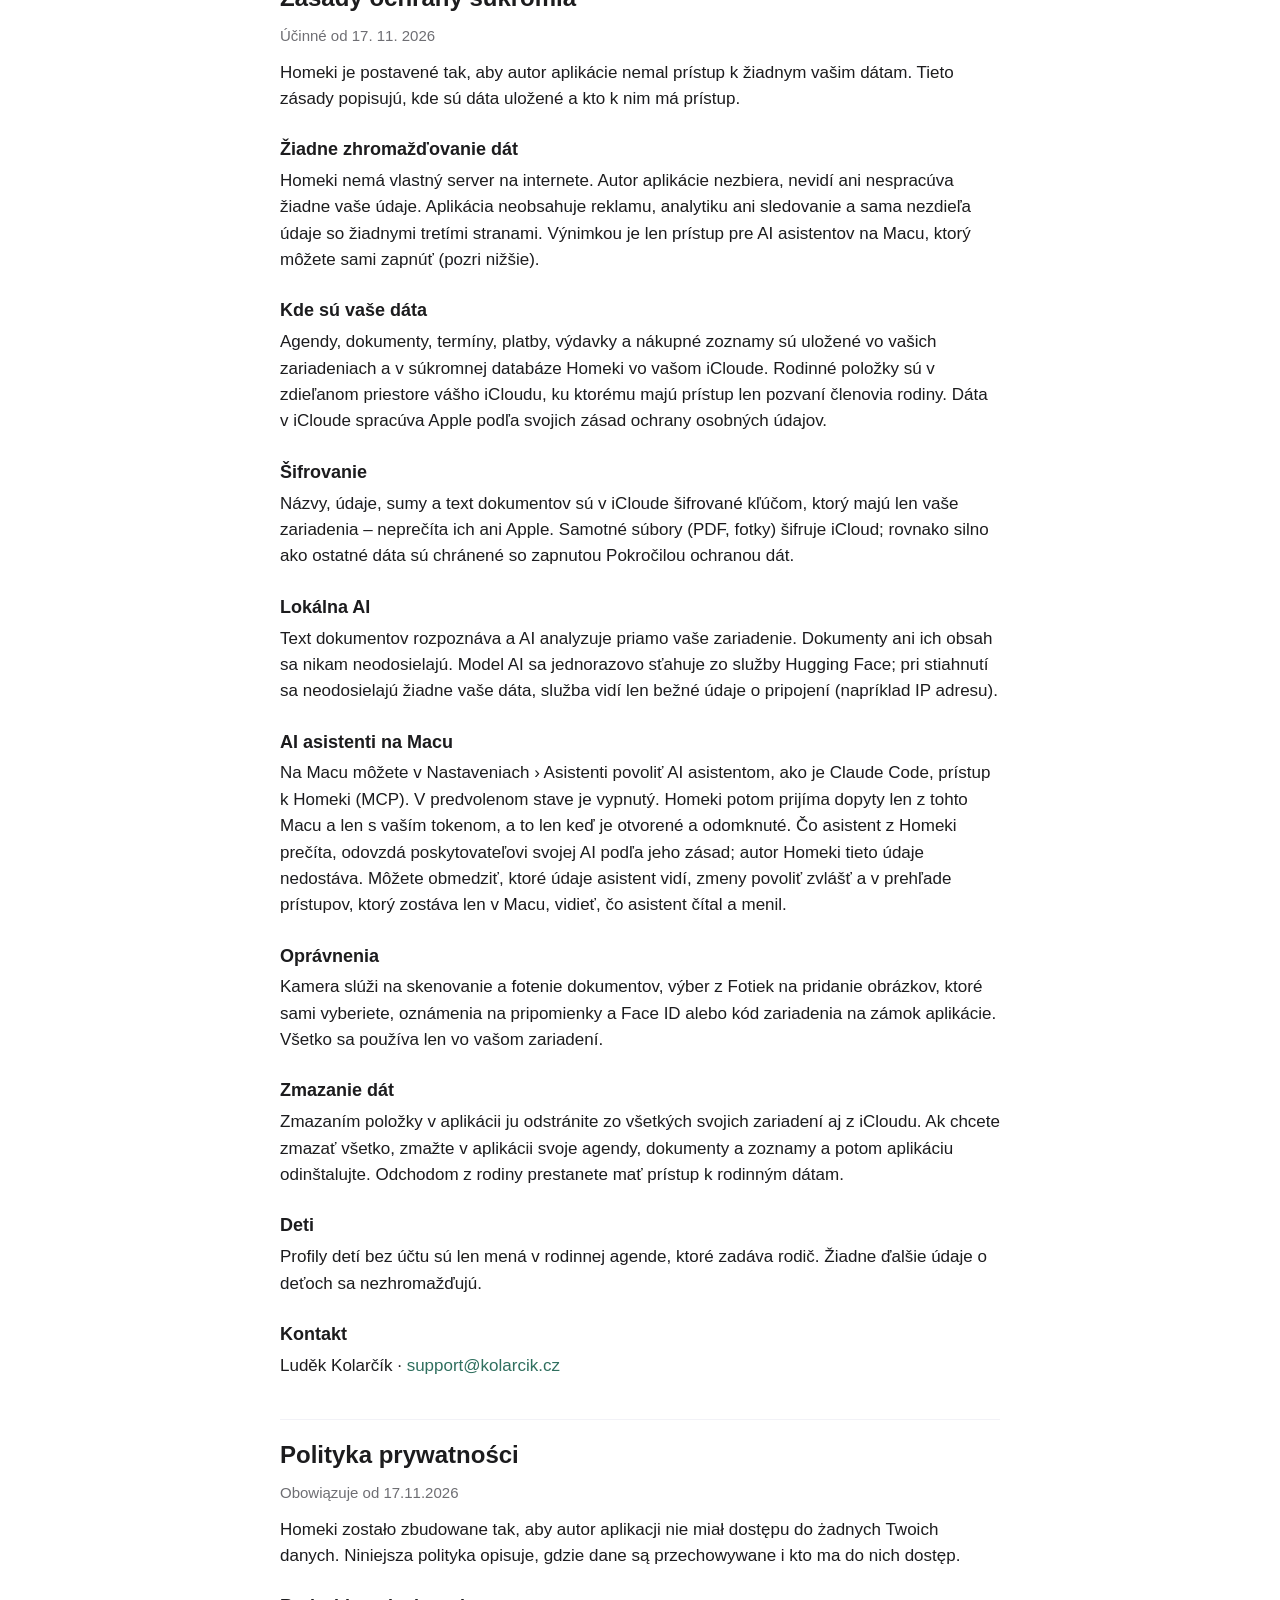
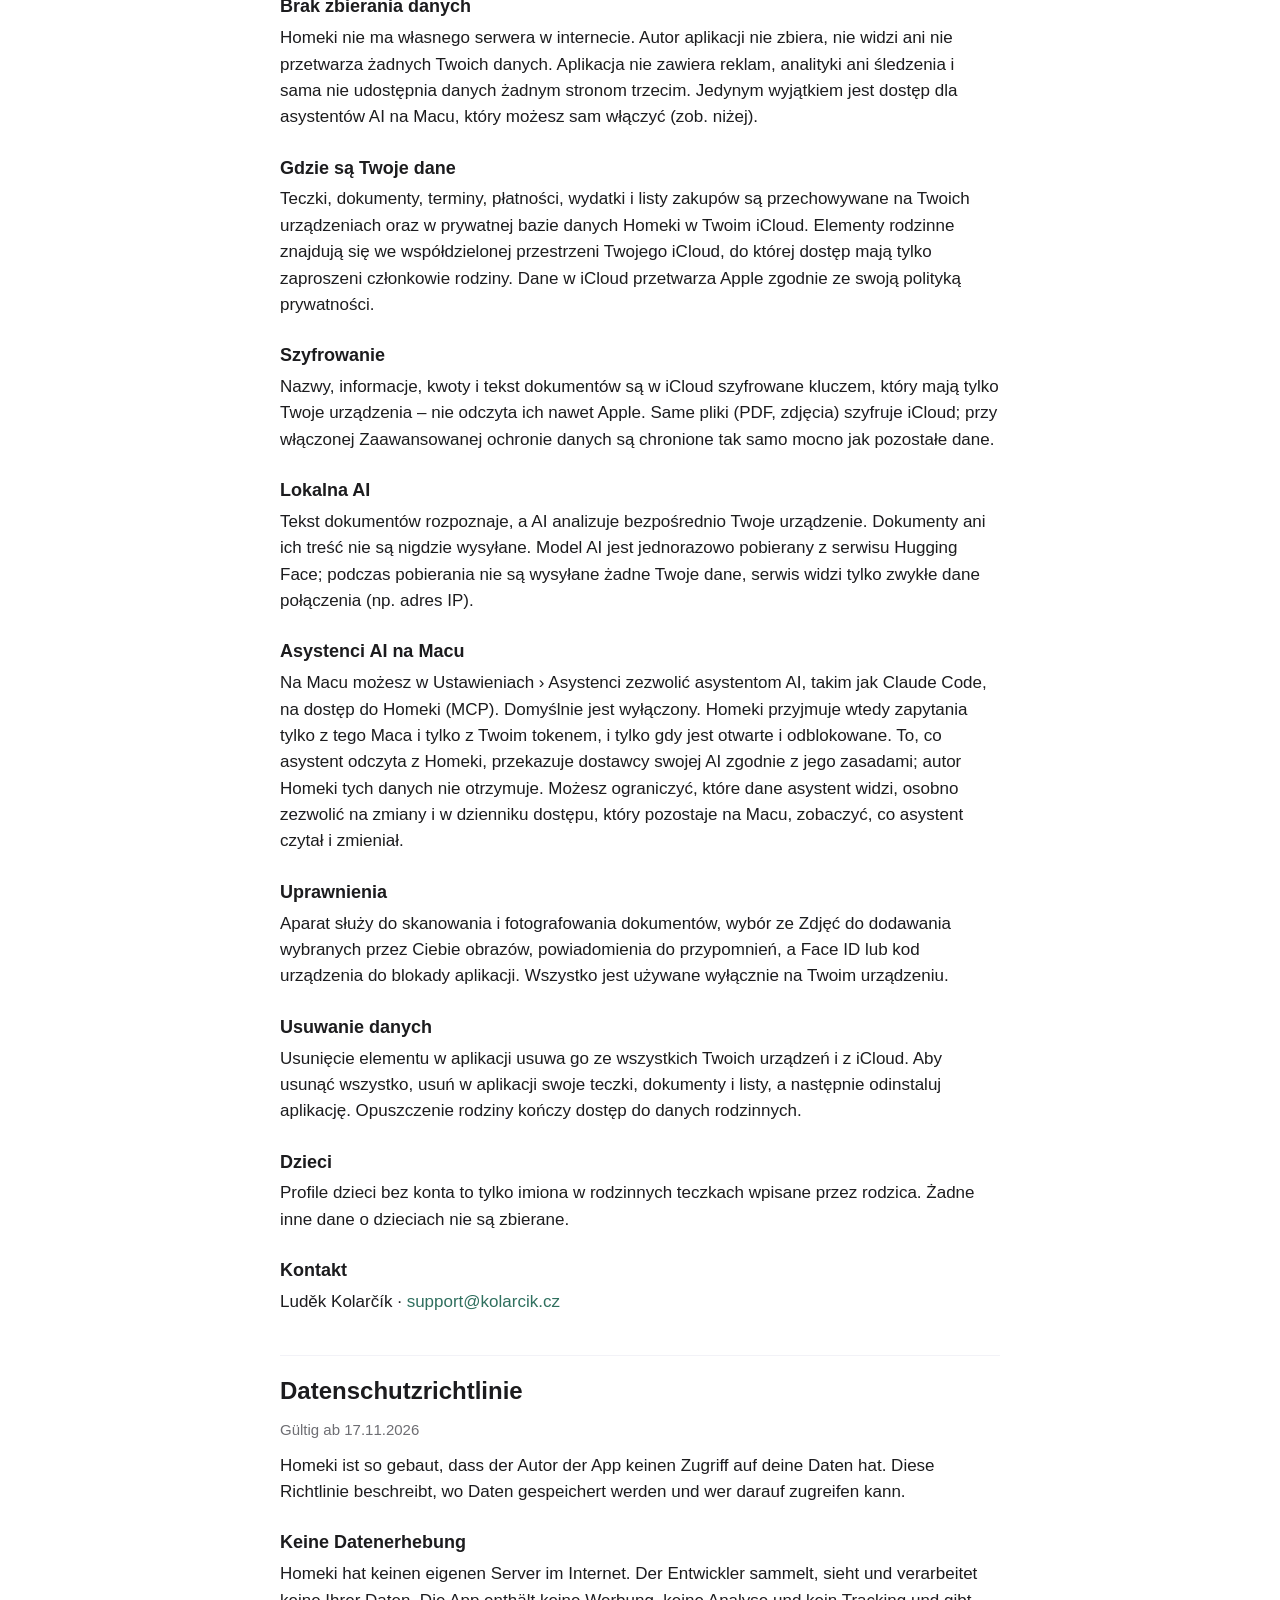
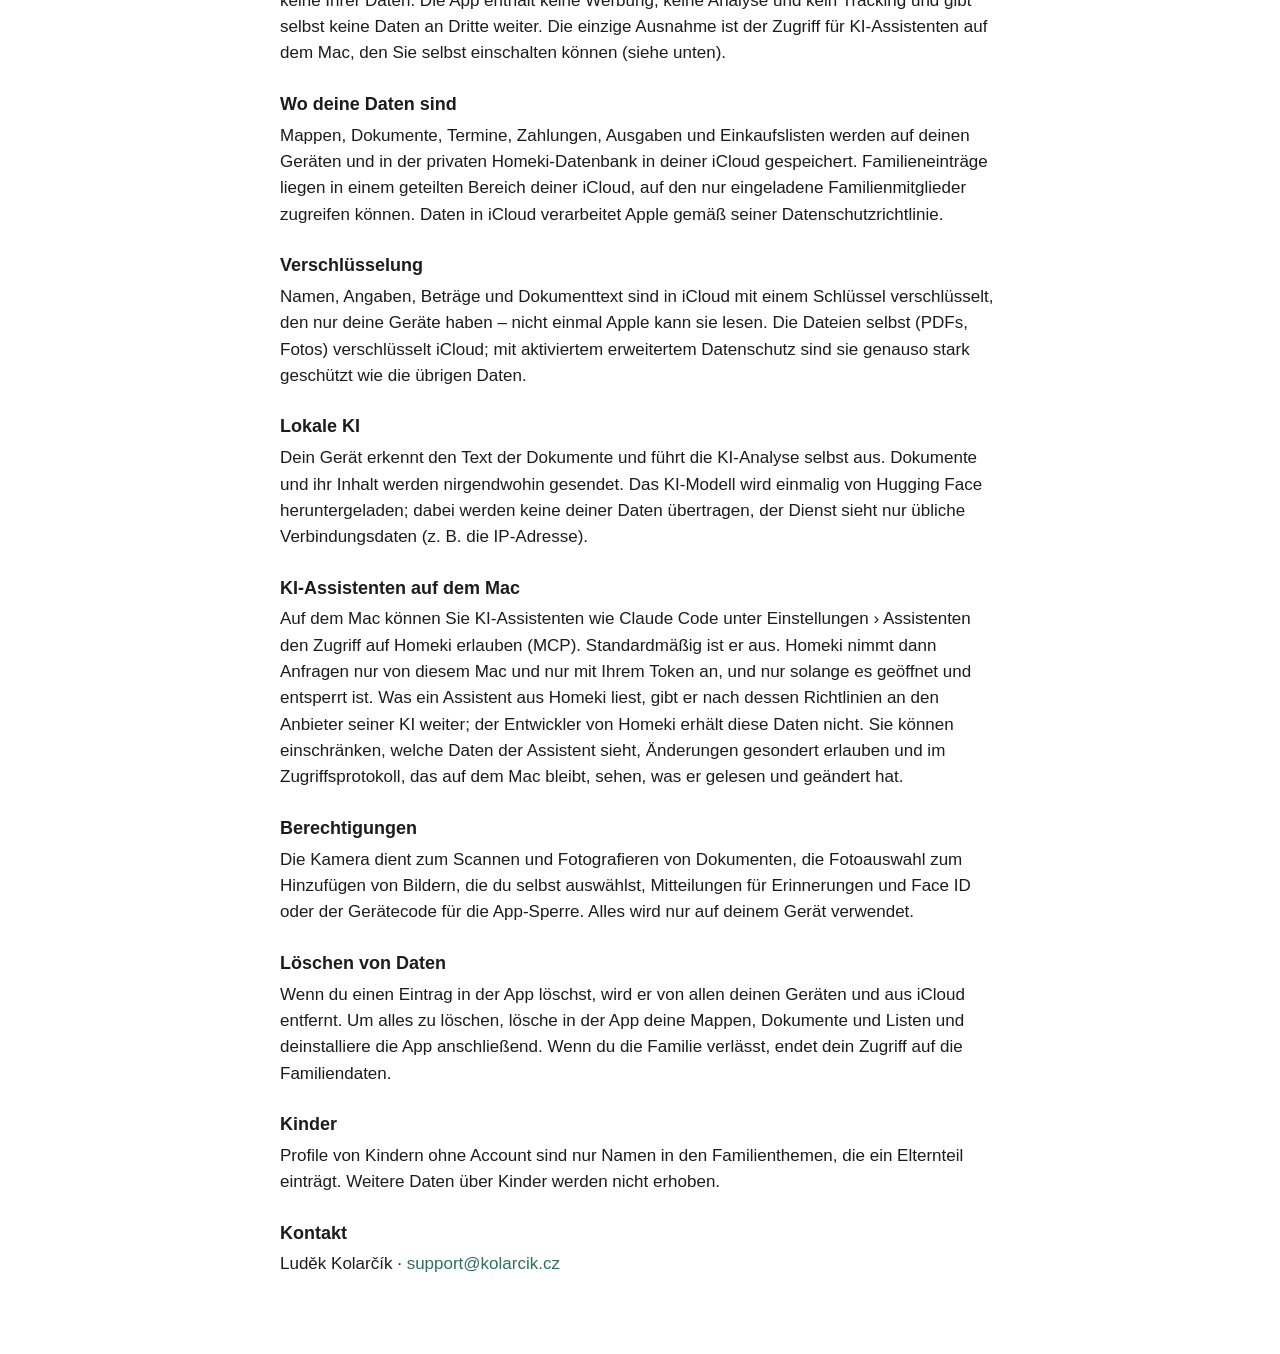
==== commit a1968e95: "homeki: terms and privacy effective 17 Nov 2026 Co-Authored-By: Claude Opus 5.5 <noreply@anthropic.c" ====
--- a/homeki/privacy.html
+++ b/homeki/privacy.html
@@ -14,7 +14,7 @@
 <body><main><header><a href="./">Homeki</a> · <a href="privacy.html">Soukromí / Privacy</a> · <a href="terms.html">Podmínky / Terms</a></header>
 <h1>Zásady ochrany soukromí · Privacy Policy</h1>
 <nav><a href="#cs">Čeština</a><a href="#en">English</a><a href="#sk">Slovenčina</a><a href="#pl">Polski</a><a href="#de">Deutsch</a></nav>
-<h2 id="cs" lang="cs">Zásady ochrany soukromí</h2><p class="muted">Účinné od 30. 10. 2026</p>
+<h2 id="cs" lang="cs">Zásady ochrany soukromí</h2><p class="muted">Účinné od 17. 11. 2026</p>
 <p>Homeki je postavené tak, aby autor aplikace neměl přístup k žádným vašim datům. Tyto zásady popisují, kde jsou data uložená a kdo k nim má přístup.</p>
 <h3>Žádné shromažďování dat</h3><p>Homeki nemá vlastní server na internetu. Autor aplikace nesbírá, nevidí ani nezpracovává žádná vaše data. Aplikace neobsahuje reklamu, analytiku ani sledování a sama nesdílí data s žádnými třetími stranami. Výjimkou je jen přístup pro AI asistenty na Macu, který můžete sami zapnout (viz níže).</p>
 <h3>Kde jsou vaše data</h3><p>Agendy, dokumenty, termíny, platby, výdaje a nákupní seznamy jsou uložené ve vašich zařízeních a v soukromé databázi Homeki ve vašem iCloudu. Rodinné položky jsou ve sdíleném prostoru vašeho iCloudu, ke kterému mají přístup jen pozvaní členové rodiny. Data v iCloudu zpracovává Apple podle svých zásad ochrany osobních údajů.</p>
@@ -25,7 +25,7 @@
 <h3>Smazání dat</h3><p>Smazáním položky v aplikaci ji odstraníte ze všech svých zařízení i z iCloudu. Chcete-li smazat vše, smažte v aplikaci své agendy, dokumenty a seznamy a pak aplikaci odinstalujte. Odchodem z rodiny přestanete mít přístup k rodinným datům.</p>
 <h3>Děti</h3><p>Profily dětí bez účtu jsou jen jména v rodinné agendě, která zadává rodič. Žádné další údaje o dětech se neshromažďují.</p>
 <h3>Kontakt</h3><p>Luděk Kolarčík · <a href="mailto:support@kolarcik.cz">support@kolarcik.cz</a></p>
-<h2 id="en" lang="en">Privacy Policy</h2><p class="muted">Effective 30 October 2026</p>
+<h2 id="en" lang="en">Privacy Policy</h2><p class="muted">Effective 17 November 2026</p>
 <p>Homeki is built so that its author has no access to any of your data. This policy describes where data is stored and who can access it.</p>
 <h3>No data collection</h3><p>Homeki has no server of its own on the internet. The developer does not collect, see or process any of your data. The app has no ads, analytics or tracking and does not itself share data with any third parties. The only exception is access for AI assistants on the Mac, which you can turn on yourself (see below).</p>
 <h3>Where your data is</h3><p>Agendas, documents, deadlines, payments, expenses and shopping lists are stored on your devices and in Homeki&#x27;s private database in your iCloud. Family items are in a shared space of your iCloud that only invited family members can access. Apple processes data in iCloud according to its privacy policy.</p>
@@ -36,7 +36,7 @@
 <h3>Deleting data</h3><p>Deleting an item in the app removes it from all your devices and from iCloud. To delete everything, delete your agendas, documents and lists in the app and then uninstall it. Leaving the family ends your access to family data.</p>
 <h3>Children</h3><p>Profiles of children without an account are just names in the family agenda entered by a parent. No other information about children is collected.</p>
 <h3>Contact</h3><p>Luděk Kolarčík · <a href="mailto:support@kolarcik.cz">support@kolarcik.cz</a></p>
-<h2 id="sk" lang="sk">Zásady ochrany súkromia</h2><p class="muted">Účinné od 30. 10. 2026</p>
+<h2 id="sk" lang="sk">Zásady ochrany súkromia</h2><p class="muted">Účinné od 17. 11. 2026</p>
 <p>Homeki je postavené tak, aby autor aplikácie nemal prístup k žiadnym vašim dátam. Tieto zásady popisujú, kde sú dáta uložené a kto k nim má prístup.</p>
 <h3>Žiadne zhromažďovanie dát</h3><p>Homeki nemá vlastný server na internete. Autor aplikácie nezbiera, nevidí ani nespracúva žiadne vaše údaje. Aplikácia neobsahuje reklamu, analytiku ani sledovanie a sama nezdieľa údaje so žiadnymi tretími stranami. Výnimkou je len prístup pre AI asistentov na Macu, ktorý môžete sami zapnúť (pozri nižšie).</p>
 <h3>Kde sú vaše dáta</h3><p>Agendy, dokumenty, termíny, platby, výdavky a nákupné zoznamy sú uložené vo vašich zariadeniach a v súkromnej databáze Homeki vo vašom iCloude. Rodinné položky sú v zdieľanom priestore vášho iCloudu, ku ktorému majú prístup len pozvaní členovia rodiny. Dáta v iCloude spracúva Apple podľa svojich zásad ochrany osobných údajov.</p>
@@ -47,7 +47,7 @@
 <h3>Zmazanie dát</h3><p>Zmazaním položky v aplikácii ju odstránite zo všetkých svojich zariadení aj z iCloudu. Ak chcete zmazať všetko, zmažte v aplikácii svoje agendy, dokumenty a zoznamy a potom aplikáciu odinštalujte. Odchodom z rodiny prestanete mať prístup k rodinným dátam.</p>
 <h3>Deti</h3><p>Profily detí bez účtu sú len mená v rodinnej agende, ktoré zadáva rodič. Žiadne ďalšie údaje o deťoch sa nezhromažďujú.</p>
 <h3>Kontakt</h3><p>Luděk Kolarčík · <a href="mailto:support@kolarcik.cz">support@kolarcik.cz</a></p>
-<h2 id="pl" lang="pl">Polityka prywatności</h2><p class="muted">Obowiązuje od 30.10.2026</p>
+<h2 id="pl" lang="pl">Polityka prywatności</h2><p class="muted">Obowiązuje od 17.11.2026</p>
 <p>Homeki zostało zbudowane tak, aby autor aplikacji nie miał dostępu do żadnych Twoich danych. Niniejsza polityka opisuje, gdzie dane są przechowywane i kto ma do nich dostęp.</p>
 <h3>Brak zbierania danych</h3><p>Homeki nie ma własnego serwera w internecie. Autor aplikacji nie zbiera, nie widzi ani nie przetwarza żadnych Twoich danych. Aplikacja nie zawiera reklam, analityki ani śledzenia i sama nie udostępnia danych żadnym stronom trzecim. Jedynym wyjątkiem jest dostęp dla asystentów AI na Macu, który możesz sam włączyć (zob. niżej).</p>
 <h3>Gdzie są Twoje dane</h3><p>Teczki, dokumenty, terminy, płatności, wydatki i listy zakupów są przechowywane na Twoich urządzeniach oraz w prywatnej bazie danych Homeki w Twoim iCloud. Elementy rodzinne znajdują się we współdzielonej przestrzeni Twojego iCloud, do której dostęp mają tylko zaproszeni członkowie rodziny. Dane w iCloud przetwarza Apple zgodnie ze swoją polityką prywatności.</p>
@@ -58,7 +58,7 @@
 <h3>Usuwanie danych</h3><p>Usunięcie elementu w aplikacji usuwa go ze wszystkich Twoich urządzeń i z iCloud. Aby usunąć wszystko, usuń w aplikacji swoje teczki, dokumenty i listy, a następnie odinstaluj aplikację. Opuszczenie rodziny kończy dostęp do danych rodzinnych.</p>
 <h3>Dzieci</h3><p>Profile dzieci bez konta to tylko imiona w rodzinnych teczkach wpisane przez rodzica. Żadne inne dane o dzieciach nie są zbierane.</p>
 <h3>Kontakt</h3><p>Luděk Kolarčík · <a href="mailto:support@kolarcik.cz">support@kolarcik.cz</a></p>
-<h2 id="de" lang="de">Datenschutzrichtlinie</h2><p class="muted">Gültig ab 30.10.2026</p>
+<h2 id="de" lang="de">Datenschutzrichtlinie</h2><p class="muted">Gültig ab 17.11.2026</p>
 <p>Homeki ist so gebaut, dass der Autor der App keinen Zugriff auf deine Daten hat. Diese Richtlinie beschreibt, wo Daten gespeichert werden und wer darauf zugreifen kann.</p>
 <h3>Keine Datenerhebung</h3><p>Homeki hat keinen eigenen Server im Internet. Der Entwickler sammelt, sieht und verarbeitet keine Ihrer Daten. Die App enthält keine Werbung, keine Analyse und kein Tracking und gibt selbst keine Daten an Dritte weiter. Die einzige Ausnahme ist der Zugriff für KI-Assistenten auf dem Mac, den Sie selbst einschalten können (siehe unten).</p>
 <h3>Wo deine Daten sind</h3><p>Mappen, Dokumente, Termine, Zahlungen, Ausgaben und Einkaufslisten werden auf deinen Geräten und in der privaten Homeki-Datenbank in deiner iCloud gespeichert. Familieneinträge liegen in einem geteilten Bereich deiner iCloud, auf den nur eingeladene Familienmitglieder zugreifen können. Daten in iCloud verarbeitet Apple gemäß seiner Datenschutzrichtlinie.</p>
